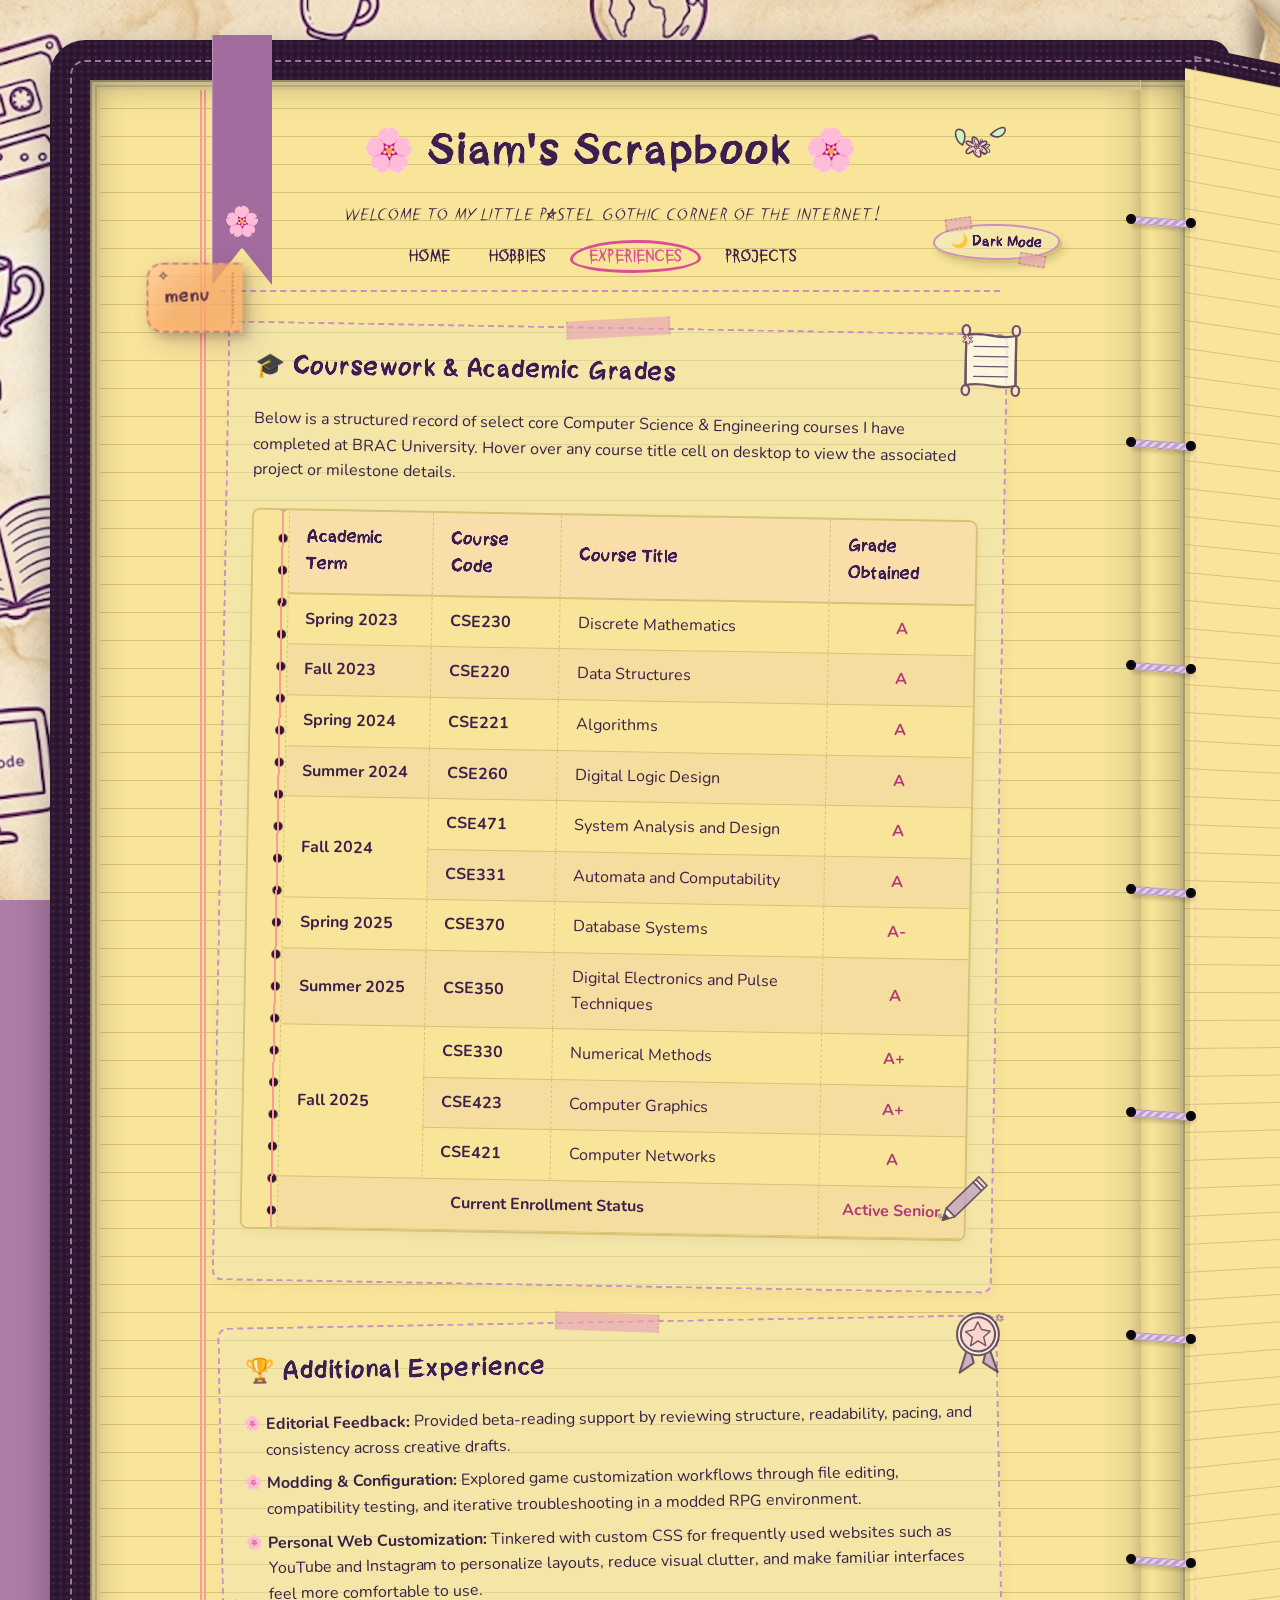
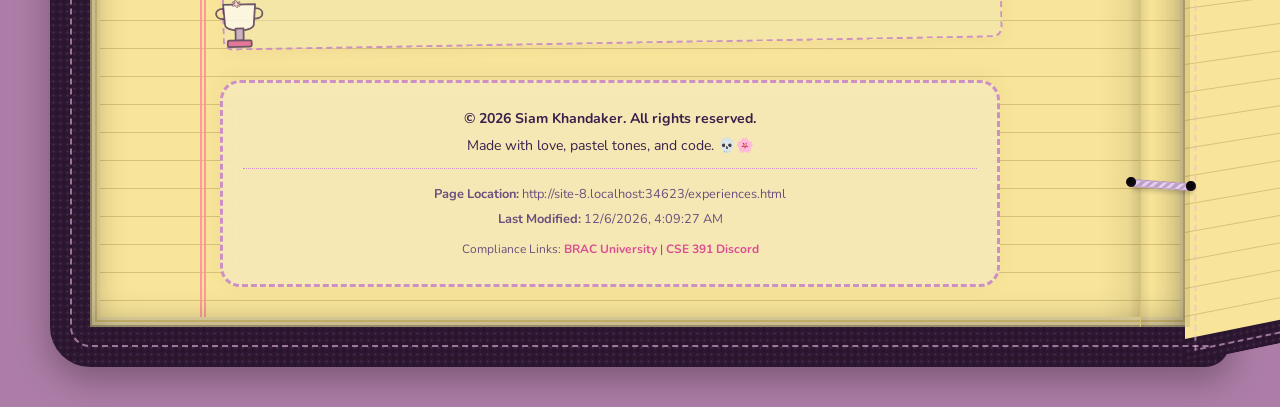
==== experiences.html @ 4908933c "added a sidebar for easier nav" ====
<!DOCTYPE html PUBLIC "-//W3C//DTD XHTML 1.0 Strict//EN" "http://www.w3.org/TR/xhtml1/DTD/xhtml1-strict.dtd">
<html xmlns="http://www.w3.org/1999/xhtml" xml:lang="en" lang="en">
<head>
    <meta http-equiv="Content-Type" content="text/html; charset=utf-8" />
    <meta name="viewport" content="width=device-width, initial-scale=1.0" />
    <title>Siam's Scrapbook - Experiences</title>
    <link rel="stylesheet" type="text/css" href="style.css" />
    <style type="text/css">
        .doodle-soft { opacity: 0.85; }
        .trophy-cup-corner {
            bottom: -20px;
            left: -25px;
        }

    </style>
    <script type="text/javascript" src="script.js"></script>
</head>
<body>
    <div id="pullout-sidebar" class="postit-sidebar">
        <button type="button" id="postit-sidebar-toggle" class="postit-sidebar-tab" title="Open quick navigation">
            <span class="postit-tab-text">menu</span>
        </button>
        <div class="postit-sidebar-content">
            <span class="postit-sparkle postit-sparkle-one">✧</span>
            <span class="postit-sparkle postit-sparkle-two">✿</span>
            <p class="postit-kicker">quick flip</p>
            <h2>Page scraps</h2>
            <ul class="postit-sidebar-links">
                <li><a href="index.html" class="active"><span>⌂</span> Home</a></li>
                <li><a href="hobbies.html"><span>✿</span> Hobbies</a></li>
                <li><a href="experiences.html"><span>✦</span> Experiences</a></li>
                <li><a href="projects.html"><span>▣</span> Projects</a></li>
            </ul>
            <p class="postit-note">tug the tab to fold this note back in</p>
        </div>
    </div>
    
    <div id="wrapper">

        <div class="binder-spine">
            <span class="binder-ring"></span>
            <span class="binder-ring"></span>
            <span class="binder-ring"></span>
            <span class="binder-ring"></span>
            <span class="binder-ring"></span>
            <span class="binder-ring"></span>
            <span class="binder-ring"></span>
            <span class="binder-ring"></span>
        </div>
        

        <div id="bookmark-ribbon" class="bookmark-experiences"></div>

        <!-- HEADER & NAVIGATION -->
        <div class="header" style="position: relative;">

            <div class="scrapbook-doodle" style="top: -10px; left: -15px;">
                <img src="images/doodles/left-flower.svg" style="opacity: 0.9;" width="75" height="75" alt="Left Flower" />
            </div>

            <div class="scrapbook-doodle" style="top: -10px; right: -15px;">
                <img src="images/doodles/right-flower.svg" style="opacity: 0.9; transform: rotate(45deg) scaleX(-1);" width="70" height="70" alt="Right Flower" />
            </div>
            <h1>🌸 Siam's Scrapbook 🌸</h1>
            <p class="italic">Welcome to my little pastel gothic corner of the internet!</p>
            
            <div class="nav-container">
                <ul class="nav-links">
                    <li><a href="index.html">Home</a></li>
                    <li><a href="hobbies.html">Hobbies</a></li>
                    <li><a href="experiences.html" class="active">Experiences</a></li>
                    <li><a href="projects.html">Projects</a></li>
                </ul>
                <div>
                    <button type="button" id="mode-toggle" class="mode-toggle-btn">🌙 Dark Mode</button>
                </div>
            </div>
        </div>


        
        <!-- ACADEMIC & PROJECT TIMELINE -->
        <div class="card">

            <div class="scrapbook-doodle" style="top: -25px; right: -35px;">
                <img src="images/doodles/academic-scroll.svg" class="doodle-soft" width="100" height="100" alt="Academic Scroll" />
            </div>

            <h2>🎓 Coursework &amp; Academic Grades</h2>
            <p>Below is a structured record of select core Computer Science &amp; Engineering courses I have completed at BRAC University. Hover over any course title cell on desktop to view the associated project or milestone details.</p>
            
            <div class="table-container">
                <table>
                    <thead>
                        <tr>
                            <th>Academic Term</th>
                            <th>Course Code</th>
                            <th>Course Title</th>
                            <th>Grade Obtained</th>
                        </tr>
                    </thead>
                    <tbody>
                        <tr>
                            <td class="bold">Spring 2023</td>
                            <td class="bold">CSE230</td>
                            <td class="course-title-cell">
                                Discrete Mathematics
                                <span class="course-popup popup-down">Studied logic, set theory, graph theory, and proof techniques.<br>Formed the mathematical foundation for algorithm design.</span>
                            </td>
                            <td class="highlight text-center">A</td>
                        </tr>
                        
                        <tr>
                            <td class="bold">Fall 2023</td>
                            <td class="bold">CSE220</td>
                            <td class="course-title-cell">
                                Data Structures
                                <span class="course-popup popup-down">Learned arrays, linked lists, stacks, queues, trees, and graphs.<br>Focused on memory efficiency and complexity analysis.</span>
                            </td>
                            <td class="highlight text-center">A</td>
                        </tr>
                        
                        <tr>
                            <td class="bold">Spring 2024</td>
                            <td class="bold">CSE221</td>
                            <td class="course-title-cell">
                                Algorithms
                                <span class="course-popup popup-down">Analyzed divide-and-conquer, greedy method, dynamic programming,<br>and graph traversals. Solved complex computational problems.</span>
                            </td>
                            <td class="highlight text-center">A</td>
                        </tr>
                        
                        <tr>
                            <td class="bold">Summer 2024</td>
                            <td class="bold">CSE260</td>
                            <td class="course-title-cell">
                                Digital Logic Design
                                <span class="course-popup popup-down">Designed combinational and sequential logic circuits.<br>Worked with state machines, multiplexers, and logic gates.</span>
                            </td>
                            <td class="highlight text-center">A</td>
                        </tr>
                        
                        <tr>
                            <td class="bold" rowspan="2">Fall 2024</td>
                            <td class="bold">CSE471</td>
                            <td class="course-title-cell">
                                System Analysis and Design
                                <span class="course-popup popup-down">Worked on the 'Meramot Electrontrics' hardware repair management system.<br>Managed requirements gathering, use case models, and database design.</span>
                            </td>
                            <td class="highlight text-center">A</td>
                        </tr>
                        <tr>
                            <td class="bold">CSE331</td>
                            <td class="course-title-cell">
                                Automata and Computability
                                <span class="course-popup popup-down">Explored formal languages, finite automata, context-free grammars,<br>Turing machines, and computability limits.</span>
                            </td>
                            <td class="highlight text-center">A</td>
                        </tr>
                        
                        <tr>
                            <td class="bold">Spring 2025</td>
                            <td class="bold">CSE370</td>
                            <td class="course-title-cell">
                                Database Systems
                                <span class="course-popup">Designed and implemented schemas for a ridesharing app database.<br>Focused on entity diagrams, SQL normalization, and indexing.</span>
                            </td>
                            <td class="highlight text-center">A-</td>
                        </tr>
                        
                        <tr>
                            <td class="bold">Summer 2025</td>
                            <td class="bold">CSE350</td>
                            <td class="course-title-cell">
                                Digital Electronics and Pulse Techniques
                                <span class="course-popup">Studied semiconductor devices, operational amplifiers, pulse generators,<br>and multivibrators. Analyzed wave-shaping circuits.</span>
                            </td>
                            <td class="highlight text-center">A</td>
                        </tr>
                        
                        <tr>
                            <td class="bold" rowspan="3">Fall 2025</td>
                            <td class="bold">CSE330</td>
                            <td class="course-title-cell">
                                Numerical Methods
                                <span class="course-popup">Solved mathematical models numerically using root-finding,<br>linear systems, curve fitting, and calculus approximations.</span>
                            </td>
                            <td class="highlight text-center">A+</td>
                        </tr>
                        <tr>
                            <td class="bold">CSE423</td>
                            <td class="course-title-cell">
                                Computer Graphics
                                <span class="course-popup">Developed 'Dungeon of the Forgotten', a 3D dungeon crawler game<br>using OpenGL and C++, building custom render matrices and keyboard/mouse controls.</span>
                            </td>
                            <td class="highlight text-center">A+</td>
                        </tr>
                        <tr>
                            <td class="bold">CSE421</td>
                            <td class="course-title-cell">
                                Computer Networks
                                <span class="course-popup">Explored transport layers, socket programming,<br>routing algorithms, and protocol designs (TCP/IP stack).</span>
                            </td>
                            <td class="highlight text-center">A</td>
                        </tr>
                        
                        <tr>
                            <td colspan="3" class="bold text-center">Current Enrollment Status</td>
                            <td class="highlight bold text-center">Active Senior</td>
                        </tr>
                    </tbody>
                </table>
            </div>

            <div class="scrapbook-doodle" style="bottom: 40px; right: -5px;">
                <img src="images/doodles/sketch-pencil.svg" class="doodle-soft" width="75" height="75" alt="Sketch Pencil" />
            </div>
        </div>

        <!-- ADDITIONAL EXPERIENCE -->
        <div class="card">

            <div class="scrapbook-doodle" style="top: -25px; right: -30px;">
                <img src="images/doodles/ribbon-medallion.svg" class="doodle-soft" width="95" height="95" alt="Ribbon Medallion" />
            </div>

            <h2>🏆 Additional Experience</h2>
            <ul class="paper-list">
                <li><span class="bold">Editorial Feedback:</span> Provided beta-reading support by reviewing structure, readability, pacing, and consistency across creative drafts.</li>
                <li><span class="bold">Modding &amp; Configuration:</span> Explored game customization workflows through file editing, compatibility testing, and iterative troubleshooting in a modded RPG environment.</li>
                <li><span class="bold">Personal Web Customization:</span> Tinkered with custom CSS for frequently used websites such as YouTube and Instagram to personalize layouts, reduce visual clutter, and make familiar interfaces feel more comfortable to use.</li>
            </ul>

            <div class="scrapbook-doodle trophy-cup-corner">
                <img src="images/doodles/trophy-cup.svg" class="doodle-soft" width="80" height="80" alt="Trophy Cup" />
            </div>
        </div>

        <!-- FOOTER -->
        <div class="footer">
            <p class="bold">&#169; 2026 Siam Khandaker. All rights reserved.</p>
            <p>Made with love, pastel tones, and code. 💀🌸</p>
            
            <div class="footer-meta">
                <p><strong>Page Location:</strong> <span id="page-location">Retrieving...</span></p>
                <p><strong>Last Modified:</strong> <span id="last-modified">Retrieving...</span></p>
                <p style="margin-top: 10px; font-size: 0.75rem;">
                    Compliance Links: 
                    <a href="https://www.bracu.ac.bd" target="_blank">BRAC University</a> | 
                    <a href="https://discord.gg/U7GBm9GVC" target="_blank">CSE 391 Discord</a>
                </p>
            </div>
        </div>
    </div>

    <div class="scroll-top-wrapper">
        <a href="#wrapper" id="scroll-to-top" class="scroll-top-btn">&#8593;</a>
    </div>
</body>
</html>
---- style.css ----
@import url('https://fonts.googleapis.com/css2?family=Fredoka:wght@300..700&family=Nunito:ital,wght@0,200..1000;1,200..1000&display=swap');

/* --- FONTS --- */
@font-face {
    font-family: "Cheveuxdange";
    src: url("./fonts/Cheveuxdange.ttf") format("truetype");
    font-weight: normal;
    font-style: normal;
}

@font-face {
    font-family: "Disturbed";
    src: url("./fonts/Disturbed-zrRGD.ttf") format("truetype");
    font-weight: normal;
    font-style: normal;
}

/* --- VARIABLES --- */
:root {
    --bg-image: url('images/bg-light.png');
    --paper-bg: #f8e599;
    --paper-line: #d8c278;
    --margin-line: #ff9999;
    --stacked-page-color: #ecdca5;
    --cover-edge-color: #2e1732;
    --text-color: #3b204c;
    --text-muted: #6e4e7d;
    --tape-color: rgba(231, 164, 185, 0.65);
    --polaroid-tape: rgba(229, 181, 200, 0.6);
    --border-color: #cd90c3;
    --card-bg: rgba(238, 230, 184, 0.45);
    --card-extra: rgba(0,0,0,0.08);
    --footer-bg: rgba(245, 235, 200, 0.6);
    --bookmark-color: #a26c9e;
    --accent-color: #db4d94;
    --accent-hover: #55243a;
    --highlight-color: #b13a76;
    --shadow-color: #ffd8e6;
    --table-header: rgba(255, 198, 216, 0.25);
    --binder-gradient: repeating-linear-gradient(-45deg, #be9ecb, #be9ecb 3px, #e2cfea 3px, #e2cfea 6px);
    --binder-circle: radial-gradient(circle, #08060a 30%, #2e1732 100%);
    --stitch-color: rgba(235, 182, 226, 0.6);
    --scroll-top: linear-gradient(135deg, #db4d94 0%, #ff85c1 60%, #ffc1de 100%);
    --postit-bg: rgba(255, 185, 211, 0.85);
    --postit-line: rgba(174, 111, 61, 0.22);
    --postit-border: #c9827a;
    --postit-shadow: rgba(82, 4, 82, 0.24);
    --postit-tab: rgba(255, 176, 103, 0.75);
    --postit-tab-text: #5a2b45;
    --overlay-blur: 8px;
    --font-heading: 'Cheveuxdange', 'Fredoka', cursive, sans-serif;
    --font-body: 'Nunito', 'Fredoka', sans-serif;
    --font-disturbed: 'Disturbed';
}

body.dark-mode {
    --bg-image: url('images/bg-dark.png');
    --paper-bg: #19161c;
    --paper-line: rgba(255, 204, 213, 0.08);
    --margin-line: rgba(255, 153, 153, 0.25);
    --stacked-page-color: #2b232f;
    --cover-edge-color: #c1a245;
    --text-color: #ffd0e1;
    --text-muted: #d8a2bf;
    --tape-color: rgba(220, 220, 132, 0.65);
    --polaroid-tape: rgba(213, 207, 116, 0.6);
    --border-color: rgba(217, 169, 232, 0.4);
    --card-bg: rgba(35, 25, 40, 0.55);
    --card-extra: rgba(255,255,255,0.15);
    --footer-bg: rgba(25, 18, 30, 0.7);
    --bookmark-color: #8c5d95;
    --accent-color: #f54098;
    --accent-hover: #f1b7ca;
    --highlight-color: #cf69a1;
    --shadow-color: rgba(30, 4, 30, 0.85);
    --table-header: rgba(140, 82, 125, 0.25);
    --binder-gradient: repeating-linear-gradient(-45deg, #ffb7c5, #ffb7c5 3px, #ffd8e6 3px, #ffd8e6 6px);
    --binder-circle: radial-gradient(circle, #7d84ab 30%, #d85e97 100%);
    --stitch-color: rgba(88, 76, 79, 0.788);
    --scroll-top: linear-gradient(135deg, #e29fc0 0%, #ffb7c5 60%, #ffd8e6 100%);
    --postit-bg: rgba(162, 70, 228, 0.782);
    --postit-line: rgba(255, 211, 123, 0.12);
    --postit-border: rgba(255, 202, 133, 0.55);
    --postit-shadow: rgba(0, 0, 0, 0.48);
    --postit-tab: rgba(199, 137, 71, 0.75);
    --postit-tab-text: #ffe6a9;
}

/* --- CORE ELEMENTS --- */
body {
    background-image: var(--bg-image);
    background-attachment: fixed;
    background-size: cover;
    background-repeat: no-repeat;
    background-position: center;
    background-color: #ad7da7;
    margin: 0;
    padding: 0;
    font-family: var(--font-body);
    color: var(--text-color);
    line-height: 1.6;
    transition: background 0.3s ease, color 0.3s ease;
}

h1, h2, h3, h4, h5, h6 {
    font-family: var(--font-heading);
    letter-spacing: 0.5px;
    text-shadow: 0 1px 0px var(--shadow-color);
    margin-top: 0;
}

h2:hover, h3:hover {
    animation: zineWiggle 0.4s ease-in-out infinite alternate;
}

@keyframes zineWiggle {
    0% { transform: rotate(-1deg); }
    100% { transform: rotate(1deg); }
}

header, .header {
    font-family: var(--font-disturbed);
}

footer, .footer {
    font-family: var(--font-body);
}

a {
    color: var(--accent-color);
    text-decoration: none;
    font-weight: bold;
    transition: all 0.2s ease;
}

a:hover {
    color: var(--accent-hover);
    text-shadow: 0 2px 4px var(--shadow-color);
}

/* --- UTILITIES --- */
.text-center { text-align: center; }
.bold { font-weight: bold; }
.italic { font-style: italic; }
.highlight { color: var(--highlight-color); font-weight: bold; }
.placeholder-style {
    color: var(--text-muted) !important;
    opacity: 0.65;
}

/* --- LAYOUT --- */
#wrapper {
    max-width: 1180px;
    margin: 40px auto;
    padding: 40px 190px 40px 130px;
    box-sizing: border-box;
    position: relative;
    border: 40px solid transparent;
    border-radius: 35px 20px 25px 40px;
    
    background-image:
        linear-gradient(to left, rgba(0, 0, 0, 0.15), rgba(0, 0, 0, 0.05) 30%, transparent),
        linear-gradient(90deg, transparent 110px, var(--margin-line) 110px, var(--margin-line) 112px, transparent 112px),
        linear-gradient(90deg, transparent 114px, var(--margin-line) 114px, var(--margin-line) 116px, transparent 116px),
        linear-gradient(var(--paper-line) 1px, transparent 1px),
        linear-gradient(var(--paper-bg), var(--paper-bg)),
        radial-gradient(rgba(255,255,255,0.08) 1.2px, transparent 1.2px),
        radial-gradient(rgba(0,0,0,0.24) 1.2px, transparent 1.2px),
        radial-gradient(rgba(60,20,5,0.25) 1px, transparent 1px);
        
    background-size:
        40px 100%,
        100% 100%,
        100% 100%,
        100% 28px,
        100% 100%,
        7px 7px,
        7px 7px,
        11px 11px;
    
    background-position:
        right 50px top 0,
        0 0,
        0 0,
        0 0,
        0 0,
        0 0,
        3.5px 3.5px,
        0 0;
    
    background-repeat:
        no-repeat,
        no-repeat,
        no-repeat,
        repeat,
        no-repeat,
        repeat,
        repeat,
        repeat;
    
    background-clip:
        padding-box,
        padding-box,
        padding-box,
        padding-box,
        padding-box,
        border-box,
        border-box,
        border-box;
    
    background-origin:
        padding-box,
        padding-box,
        padding-box,
        padding-box,
        padding-box,
        border-box,
        border-box,
        border-box;
        
    background-color: var(--cover-edge-color);
    box-shadow:
        inset 0 0 35px rgba(0, 0, 0, 0.35),
        inset 0 0 12px rgba(255, 220, 180, 0.08),
        inset 0 0 0 2px rgba(0,0,0,0.25),
        inset 0 0 0 5px var(--stacked-page-color),
        inset 0 0 0 7px var(--paper-line),
        inset 0 0 0 10px var(--stacked-page-color),
        0 12px 35px rgba(0, 0, 0, 0.3);
    transform-origin: right center;
    animation: pageFlipEnter 0.5s ease-out forwards;
}

#wrapper::before {
    content: "";
    position: absolute;
    top: -20px;
    bottom: -20px;
    left: -20px;
    right: -20px;
    border: 2px dashed var(--stitch-color);
    border-right: none;
    border-radius: 15px 0 0 20px;
    pointer-events: none;
    z-index: 10;
}

#wrapper.page-flip-exit {
    animation: pageFlipExit 0.5s ease-in-out forwards;
}

html.no-page-flip #wrapper {
    animation: none;
    transform: perspective(1500px) rotateY(0deg);
    opacity: 1;
}

@keyframes pageFlipEnter {
    0% {
        transform: perspective(1500px) rotateY(-90deg);
        opacity: 0;
    }
    100% {
        transform: perspective(1500px) rotateY(0deg);
        opacity: 1;
    }
}

@keyframes pageFlipExit {
    0% {
        transform: perspective(1500px) rotateY(0deg);
        opacity: 1;
    }
    100% {
        transform: perspective(1500px) rotateY(90deg);
        opacity: 0;
    }
}

#wrapper::after {
    content: "";
    position: absolute;
    top: -36px;
    left: calc(100% - 5px);
    right: auto;
    width: 182px;
    height: calc(100% + 72px);
    box-sizing: border-box; 
    border: 24px solid transparent;
    border-left: none;
    border-radius: 0 20px 20px 0;
    clip-path: inset(0);
    outline: 2px dashed var(--stitch-color);
    outline-offset: -12px;
    background-image:
        linear-gradient(var(--paper-line) 1px, transparent 1px),
        linear-gradient(var(--paper-bg), var(--paper-bg)),
        radial-gradient(rgba(255, 255, 255, 0.08) 1.2px, transparent 1.2px),
        radial-gradient(rgba(0, 0, 0, 0.24) 1.2px, transparent 1.2px);
        
    background-size:
        100% 28px,
        100% 100%,
        7px 7px,
        7px 7px;
        
    background-position:
        0 0,
        0 0,
        0 0,
        3.5px 3.5px;
        
    background-repeat:
        repeat,
        no-repeat,
        repeat,
        repeat;
        
    background-clip:
        padding-box,
        padding-box,
        border-box,
        border-box;
        
    background-origin:
        padding-box,
        padding-box,
        border-box,
        border-box;
        
    background-color: var(--cover-edge-color);
    box-shadow: 6px 6px 20px rgba(0, 0, 0, 0.25);
    z-index: -10;
    transform: perspective(1500px) rotateY(18deg);
    transform-origin: left center;
}

@media (max-width: 1180px) {
    #wrapper::after {
        display: none;
    }
}

/* --- BINDER SPINE --- */
.binder-spine {
    position: absolute;
    top: 0;
    right: 0;
    left: auto;
    width: 50px;
    height: 100%;
    border-left: 1px solid var(--paper-line);
    border-right: none;
    background: linear-gradient(to left, rgba(0,0,0,0.1), transparent 80%, rgba(0,0,0,0.08));
    z-index: 50;
    display: flex;
    flex-direction: column;
    justify-content: space-around;
    align-items: center;
    padding: 30px 0;
    box-sizing: border-box;
}

.binder-ring {
    width: 60px;
    height: 6px;
    background: var(--binder-gradient);
    border: 1px solid rgba(139, 90, 150, 0.3);
    border-radius: 3px;
    position: relative;
    right: 5px;
    left: auto;
    transform: rotate(4deg);
    box-shadow: 2px 3px 4px rgba(0, 0, 0, 0.18);
}

.binder-ring::before,
.binder-ring::after {
    content: "";
    position: absolute;
    top: -3px;
    width: 10px;
    height: 10px;
    background: var(--binder-circle);
    border-radius: 50%;
    box-shadow: inset 1px 1px 2px rgba(0,0,0,0.8);
    z-index: 10;
}

.binder-ring::before {
    left: -5px;
}

.binder-ring::after {
    right: -5px;
}

/* --- BOOKMARK RIBBON --- */
#bookmark-ribbon {
    position: absolute;
    top: -45px;
    left: 122px;
    right: auto;
    width: 60px;
    height: 250px;
    background-color: var(--bookmark-color);
    box-shadow: 2px 4px 8px rgba(0, 0, 0, 0.2), inset 1px 0 0 rgba(255,255,255,0.25);
    z-index: 100;
    clip-path: polygon(0% 0%, 100% 0%, 100% 100%, 50% 85%, 0% 100%);
    pointer-events: auto;
    cursor: pointer;
    transition: transform 0.4s cubic-bezier(0.25, 1, 0.5, 1);
    transform-origin: top center;
}

#bookmark-ribbon::after {
    content: "🌸";
    position: absolute;
    bottom: 40px;
    left: 50%;
    transform: translateX(-50%);
    font-size: 1.8rem;
    pointer-events: none;
}

#bookmark-ribbon.bookmark-retracted {
    transform: translateY(-200px);
}

/* --- HEADER --- */
header, .header {
    background: transparent;
    border: none;
    border-bottom: 2px dashed var(--border-color);
    border-radius: 0;
    padding: 0 0 20px 0;
    margin-bottom: 35px;
    text-align: center;
    box-shadow: none;
}

header h1, .header h1 {
    font-size: 2.6rem;
    margin-bottom: 5px;
}

/* --- NAVIGATION --- */
.nav-container {
    display: flex;
    justify-content: center;
    align-items: center;
    flex-wrap: wrap;
    gap: 15px;
    margin-top: 15px;
    border-top: none;
    padding-top: 0;
    position: relative;
}

.nav-links {
    list-style: none;
    padding: 0;
    margin: 0;
    display: flex;
    flex-wrap: wrap;
    gap: 10px;
}

.nav-links li {
    display: inline;
}

.nav-links a {
    color: var(--text-color);
    border: 2px solid transparent;
    padding: 4px 12px;
    font-size: 0.95rem;
    transition: all 0.2s ease;
}

.nav-links a:hover {
    color: var(--accent-color);
    transform: scale(1.05);
}

.nav-links a.active {
    border: 3px solid var(--accent-color);
    border-radius: 50% 48% 52% 48% / 60% 55% 45% 40%;
    background: transparent;
    color: var(--accent-color);
    transform: rotate(-2deg);
    padding: 4px 16px;
}

/* --- MODE TOGGLE BUTTON --- */
.mode-toggle-btn {
    font-family: var(--font-heading);
    position: absolute;
    top:   -20px;
    right: -60px;
    background:
        linear-gradient(135deg, rgba(255,255,255,0.28), transparent 42%),
        var(--card-bg);
    border: 2px solid var(--border-color);
    color: var(--text-color);
    padding: 7px 16px;
    font-size: 0.85rem;
    font-weight: bold;
    border-radius: 50% 48% 52% 46% / 58% 42% 56% 44%;
    cursor: pointer;
    transition: transform 0.2s ease, background-color 0.2s ease, box-shadow 0.2s ease;
    text-shadow: 0 1px 0px var(--shadow-color);
    display: flex;
    align-items: center;
    gap: 8px;
    box-shadow:
        2px 3px 0 var(--paper-line),
        4px 6px 8px rgba(0, 0, 0, 0.14);
    transform: rotate(1.5deg);
    isolation: isolate;
}

.mode-toggle-btn::before,
.mode-toggle-btn::after {
    content: "";
    position: absolute;
    width: 24px;
    height: 10px;
    background: var(--tape-color);
    border: 1px dashed rgba(119, 50, 81, 0.35);
    box-shadow: 0 1px 2px rgba(0, 0, 0, 0.12);
    z-index: -1;
}

.mode-toggle-btn::before {
    top: -7px;
    left: 10px;
    transform: rotate(-9deg);
}

.mode-toggle-btn::after {
    right: 12px;
    bottom: -7px;
    transform: rotate(8deg);
}

.mode-toggle-btn:hover {
    background-color: var(--accent-color);
    color: var(--paper-bg);
    transform: rotate(-1deg) translateY(-1px);
    box-shadow:
        2px 3px 0 var(--accent-hover),
        5px 8px 10px rgba(0, 0, 0, 0.18);
}



/* --- PULL-OUT POST-IT SIDEBAR --- */
.postit-sidebar {
    position: fixed;
    top: 180px;
    left: 225px;
    width: 220px;
    min-height: 280px;
    z-index: 40;
    transform: translateX(0) rotate(-2deg);
    transform-origin: right center;
    transition: transform 0.48s cubic-bezier(0.22, 1, 0.36, 1), filter 0.3s ease;
    filter: drop-shadow(7px 9px 14px var(--postit-shadow));
    opacity: 0;
    visibility: hidden;
    transition: opacity 0.4s ease;
}

.postit-sidebar.show {
    opacity: 1;
    visibility: visible;
}

.postit-sidebar.open {
    transform: translateX(-180px) rotate(-3deg);
}

.postit-sidebar-content {
    position: relative;
    min-height: 150px;
    padding: 28px 24px 22px 22px;
    box-sizing: border-box;
    color: var(--text-color);
    background-color: var(--postit-bg);
    background-image:
        linear-gradient(var(--postit-line) 1px, transparent 1px),
        radial-gradient(rgba(255,255,255,0.18) 1px, transparent 1px),
        radial-gradient(rgba(0,0,0,0.12) 1px, transparent 1px);
    background-size: 100% 25px, 8px 8px, 8px 8px;
    background-position: 0 13px, 0 0, 4px 4px;
    border: 2px dashed var(--postit-border);
    border-radius: 14px 10px 18px 12px;
    box-shadow:
        inset 0 -10px 20px rgba(128, 64, 64, 0.08),
        4px 5px 0 rgba(80, 40, 70, 0.06);
    overflow: visible;
    opacity: 0;
    visibility: hidden;
    transform: translateX(24px) scale(0.98);
    transition: opacity 0.22s ease, visibility 0.22s ease, transform 0.48s cubic-bezier(0.22, 1, 0.36, 1);
}

.postit-sidebar.open .postit-sidebar-content {
    opacity: 1;
    visibility: visible;
    transform: translateX(0) scale(1);
}

.postit-sidebar-tab {
    position: absolute;
    top: 74px;
    left: -76px;
    right: auto;
    width: 96px;
    height: 70px;
    padding: 0 28px 0 14px;
    box-sizing: border-box;
    border: 2px dashed var(--postit-border);
    border-right: none;
    border-radius: 16px 0 0 16px;
    background:
        linear-gradient(135deg, rgba(255,255,255,0.28), transparent 48%),
        var(--postit-tab);
    color: var(--postit-tab-text);
    font-family: var(--font-heading);
    font-size: 1.02rem;
    font-weight: bold;
    letter-spacing: 1px;
    text-transform: lowercase;
    cursor: pointer;
    box-shadow: 5px 5px 10px rgba(0,0,0,0.18);
    transform: rotate(2deg);
    transition: transform 0.22s ease, left 0.48s cubic-bezier(0.22, 1, 0.36, 1), box-shadow 0.22s ease;
    text-shadow: 0 1px 0 rgba(255,255,255,0.28);
    z-index: 5;
}

.postit-sidebar-tab::before {
    content: "";
    position: absolute;
    right: 9px;
    top: 8px;
    bottom: 8px;
    border-right: 2px dotted rgba(90, 43, 69, 0.35);
}

.postit-sidebar-tab::after {
    content: "✧";
    position: absolute;
    top: 4px;
    left: 9px;
    font-size: 0.8rem;
    opacity: 0.75;
}

.postit-sidebar.open .postit-sidebar-tab {
    left: -58px;
    transform: rotate(4deg);
}

.postit-sidebar-tab:hover,
.postit-sidebar.open .postit-sidebar-tab:hover {
    transform: translateY(-2px) rotate(-1deg);
    box-shadow: 6px 7px 12px rgba(0,0,0,0.22);
}

.postit-tab-text {
    display: inline-block;
    transform: rotate(-3deg);
}

.postit-kicker {
    margin: 0 0 2px 0;
    font-size: 0.72rem;
    font-weight: 800;
    letter-spacing: 2px;
    text-transform: uppercase;
    color: var(--accent-color);
}

.postit-sidebar h2 {
    margin: 0 0 14px 0;
    font-size: 1.5rem;
    line-height: 1;
}

.postit-sidebar-links {
    list-style: none;
    margin: 0;
    padding: 0;
}

.postit-sidebar-links li {
    margin: 8px 0;
}

.postit-sidebar-links a {
    position: relative;
    display: block;
    padding: 7px 10px 7px 12px;
    border: 2px solid transparent;
    border-radius: 50% 44% 52% 45% / 50% 58% 43% 52%;
    color: var(--text-color);
    background: rgba(255, 255, 255, 0.12);
    font-family: var(--font-heading);
    font-size: 1rem;
    box-shadow: 1px 2px 0 rgba(80, 40, 70, 0.07);
    transform: rotate(var(--postit-link-tilt, 0deg));
}

.postit-sidebar-links li:nth-child(odd) a { --postit-link-tilt: -1.5deg; }
.postit-sidebar-links li:nth-child(even) a { --postit-link-tilt: 1deg; }

.postit-sidebar-links a:hover,
.postit-sidebar-links a.active {
    color: var(--accent-color);
    border-color: var(--accent-color);
    background: rgba(255, 255, 255, 0.22);
    transform: translateX(4px) rotate(0deg);
    text-shadow: 0 1px 3px var(--shadow-color);
}

.postit-sidebar-links span {
    display: inline-block;
    min-width: 1.2em;
}

.postit-note {
    margin: 16px 0 0 0;
    padding-top: 9px;
    border-top: 1px dotted var(--postit-border);
    color: var(--text-muted);
    font-size: 0.76rem;
    line-height: 1.25;
    transform: rotate(1deg);
}

.postit-sparkle {
    position: absolute;
    color: var(--accent-color);
    pointer-events: none;
    opacity: 0.8;
}

.postit-sparkle-one {
    right: 18px;
    top: 18px;
    transform: rotate(12deg);
}

.postit-sparkle-two {
    left: 13px;
    bottom: 13px;
    font-size: 0.85rem;
    transform: rotate(-14deg);
}

body.dark-mode .postit-sidebar-content {
    box-shadow:
        inset 0 -10px 24px rgba(0, 0, 0, 0.22),
        4px 5px 0 rgba(255, 210, 128, 0.07);
}

/* --- MOBILE LAYOUT --- */
@media (max-width: 767px), (hover: none) and (pointer: coarse) {
    html,
    body {
        width: 100%;
        max-width: 100%;
        overflow-x: hidden;
    }

    h1 {
        font-size: 1.8rem;
    }

    #wrapper {
        width: calc(100vw - 8px);
        max-width: none;
        min-width: 0;
        margin: 4px auto;
        padding: 18px 10px 24px 10px;
        border: 6px solid transparent;
        border-radius: 18px 12px 16px 18px;
        background-size:
            22px 100%,
            100% 100%,
            100% 100%,
            100% 26px,
            100% 100%,
            7px 7px,
            7px 7px,
            11px 11px;
        background-position:
            right 10px top 0,
            -96px 0,
            -96px 0,
            0 0,
            0 0,
            0 0,
            3.5px 3.5px,
            0 0;
    }

    #wrapper::before {
        display: block;
        top: -4px;
        bottom: -4px;
        left: -4px;
        right: -4px;
        border: 1px dashed var(--stitch-color);
        border-right: none;
        border-radius: 14px 0 0 16px;
    }

    #wrapper::after {
        display: none;
    }

    .binder-spine {
        display: none;
    }


    .postit-sidebar {
        position: fixed;
        top: 132px;
        left: 72px;
        width: 205px;
        min-height: 245px;
        transform: translateX(0) rotate(-2deg);
        z-index: 9500;
    }

    .postit-sidebar.open {
        transform: translateX(0) rotate(-1.5deg);
    }

    .postit-sidebar-content {
        min-height: 230px;
        padding: 24px 18px 18px 18px;
    }

    .postit-sidebar-tab {
        top: 66px;
        left: -64px;
        right: auto;
        width: 88px;
        height: 54px;
        padding: 0 24px 0 12px;
    }

    .postit-sidebar.open .postit-sidebar-tab {
        left: -52px;
    }

    #bookmark-ribbon {
        display: none;
    }

    .header {
        margin-bottom: 24px;
    }

    .header h1 {
        font-size: 2rem;
        line-height: 1.1;
    }

    .nav-container {
        flex-direction: column;
        align-items: center;
        gap: 12px;
    }

    .nav-links {
        justify-content: center;
        gap: 6px;
    }

    .nav-links a {
        padding: 3px 9px;
        font-size: 0.9rem;
    }

    .mode-toggle-btn {
        position: static;
        margin-left: auto;
        display: block;
    }

    .header > .nav-container + .nav-container {
        flex-direction: row;
        gap: 4px 8px;
        margin-top: 12px;
        padding: 10px 4px 0 4px;
        font-size: 0.84rem;
        line-height: 1.5;
    }

    .header > .nav-container + .nav-container a {
        display: inline-block;
        padding: 2px 4px;
        white-space: nowrap;
    }

    .header > .nav-container + .nav-container .bold {
        flex-basis: 100%;
        margin-bottom: -2px;
    }

    .header .scrapbook-doodle {
        opacity: 0.75;
        transform: scale(0.65);
    }
}

@media (max-width: 420px) {
    #wrapper {
        width: 100vw;
        margin: 0;
        padding: 16px 8px 22px 8px;
        border-left-width: 4px;
        border-right-width: 4px;
        border-radius: 12px;
    }

    .header > .nav-container + .nav-container {
        font-size: 0.8rem;
        gap: 3px 6px;
    }
}


/* --- CARDS --- */
.card {
    background-color: var(--card-bg);
    border: 2px dashed var(--border-color);
    border-radius: 10px;
    padding: 25px;
    margin-bottom: 35px;
    position: relative;
    box-shadow: 3px 5px 12px rgba(82, 4, 82, 0.04);
    transform: rotate(var(--card-rotate, 0deg));
    transition: transform 0.3s ease, box-shadow 0.3s ease;
}

.card:nth-of-type(odd)  { --card-rotate: -1deg; }
.card:nth-of-type(even) { --card-rotate:  1deg; }

.card:hover {
    transform: translateY(-2px) rotate(0deg);
    box-shadow: 3px 8px 18px rgba(82, 4, 82, 0.08);
}

.card::before {
    content: "";
    position: absolute;
    top: -10px;
    left: 50%;
    transform: translateX(-50%) rotate(var(--tape-rotate, 0deg));
    width: 100px;
    height: 18px;
    background-color: var(--tape-color);
    border-left: 2px dotted var(--card-extra);
    border-right: 2px dotted var(--card-extra);
    box-shadow: 0 1px 2px rgba(0,0,0,0.02);
    z-index: 10;
}

.card:nth-of-type(odd)::before  { --tape-rotate:   3deg; }
.card:nth-of-type(even)::before { --tape-rotate:  -4deg; }

/* --- ABOUT SECTION --- */
.about-grid {
    display: flex;
    align-items: center;
    gap: 30px;
    flex-wrap: wrap;
}

.profile-container {
    flex-shrink: 0;
    text-align: center;
    margin: 0 auto;
}

.profile-img {
    width: 100px;
    height: 100px;
    border-radius: 50%;
    border: 5px solid var(--bg-secondary);
    box-shadow: 0 8px 20px var(--shadow-color), 0 0 0 3px var(--border-color);
    object-fit: cover;
    animation: pulse 3s infinite ease-in-out;
}

.about-details {
    flex: 1;
    min-width: 280px;
}

/* --- TEXT LABELS --- */
.label-text {
    font-weight: bold;
    color: var(--accent-color);
    text-transform: uppercase;
    font-size: 0.85rem;
    letter-spacing: 1px;
}

.quote-box {
    background: var(--card-bg);
    color: var(--text-color);
    border: 2px dashed var(--border-color);
    border-radius: 4px;
    padding: 25px;
    margin: 25px 0;
    font-style: italic;
    font-size: 1.15rem;
    font-family: 'Cheveuxdange', cursive, sans-serif;
    transform: rotate(-1.5deg) scale(0.98);
    box-shadow: 4px 6px 15px rgba(0, 0, 0, 0.05);
    text-shadow: none;
}

.quote-author {
    display: block;
    text-align: right;
    font-size: 0.95rem;
    margin-top: 10px;
    font-weight: bold;
    color: var(--accent-color);
    font-family: var(--font-heading);
    letter-spacing: 1px;
}

/* --- LISTS --- */
ul.paper-list, ol.paper-list {
    padding-left: 20px;
}

ul.paper-list li {
    margin-bottom: 8px;
    position: relative;
    list-style-type: none;
}

ul.paper-list li::before {
    content: "🌸";
    position: absolute;
    left: -22px;
    top: 1px;
    font-size: 0.85rem;
}

ol.paper-list li {
    margin-bottom: 8px;
    font-weight: bold;
}

/* --- TABLE --- */
.table-container {
    position: relative;
    width: 100%;
    padding-left: 35px;
    box-sizing: border-box;
    overflow-x: auto;
    margin: 25px 0;
    border-radius: 8px;
    border: 2px solid var(--paper-line);
    box-shadow: 2px 4px 10px rgba(0, 0, 0, 0.04);
    background-color: var(--paper-bg);
}

.table-container::before {
    content: "";
    position: absolute;
    top: 0;
    left: 0;
    width: 35px;
    height: 100%;
    background-color: var(--paper-bg);
    background-image:
        linear-gradient(to right, transparent 28px, var(--margin-line) 28px, var(--margin-line) 30px, transparent 30px),
        radial-gradient(circle, #2e1732 4px, transparent 5px);
    background-size: 100% 100%, 100% 32px;
    background-position: 0 0, 12px 12px;
    background-repeat: no-repeat, repeat-y;
    z-index: 5;
    border-right: 1px dashed var(--paper-line);
}

body.dark-mode .table-container::before {
    background-image:
        linear-gradient(to right, transparent 28px, var(--margin-line) 28px, var(--margin-line) 30px, transparent 30px),
        radial-gradient(circle, #08060a 4px, transparent 5px);
}

table {
    width: 100%;
    border-collapse: collapse;
    min-width: 500px;
    background-color: transparent;
    text-align: left;
}

th {
    background-color: var(--table-header);
    color: var(--text-color);
    font-family: var(--font-heading);
    padding: 14px 18px;
    border-bottom: 2px solid var(--paper-line);
    border-right: 1px dashed var(--paper-line);
    font-size: 1.05rem;
    text-shadow: 0 1px 0px var(--shadow-color);
}

td {
    padding: 12px 18px;
    border-bottom: 1px solid var(--paper-line);
    border-right: 1px dashed var(--paper-line);
    vertical-align: middle;
}

td:last-child, th:last-child {
    border-right: none;
}

tr:nth-child(even)  { background-color: rgba(229, 177, 194, 0.15); }
tr:nth-child(odd)   { background-color: transparent; }

body.dark-mode tr:nth-child(even) {
    background-color: rgba(156, 82, 136, 0.15);
}

tr:hover { background-color: rgba(241, 155, 158, 0.35) !important; transition: background-color 0.2s ease; }

body.dark-mode tr:hover {
    background-color: rgba(195, 121, 175, 0.35) !important;
}

/* --- CONTACT FORM --- */
.form-group {
    margin-bottom: 20px;
}

.form-group label {
    display: block;
    margin-bottom: 6px;
    font-family: var(--font-heading);
    font-size: 0.95rem;
}

.form-control {
    width: 100%;
    box-sizing: border-box;
    border: 2px dashed var(--border-color);
    background-color: rgba(245, 236, 183, 0.25);
    border-radius: 12px;
    padding: 12px;
    font-family: var(--font-body);
    font-size: 0.95rem;
    color: #8b4579;
    transition: all 0.3s ease;
}

body.dark-mode .form-control {
    background-color: rgba(30, 20, 35, 0.6);
    color: #ffd8e6;
}

.form-control:focus {
    outline: none;
    border-color: var(--accent-color);
    background-color: rgba(245, 236, 183, 0.95);
    box-shadow: 0 0 10px rgba(239, 187, 221, 0.5);
}

body.dark-mode .form-control:focus {
    background-color: rgba(50, 30, 50, 0.95);
}

.btn-submit {
    font-family: var(--font-heading);
    background-color: var(--bg-secondary);
    border: 2px dashed var(--border-color);
    color: var(--text-color);
    padding: 12px 24px;
    font-size: 1.1rem;
    font-weight: bold;
    border-radius: 15px;
    cursor: pointer;
    transition: all 0.3s ease;
    text-shadow: 0 1px 0px var(--shadow-color);
    display: inline-block;
}

.btn-submit:hover {
    background-color: var(--accent-color);
    transform: scale(1.03) rotate(-1deg);
    box-shadow: 0 4px 15px rgba(239, 187, 221, 0.6);
}

/* --- FOOTER --- */
footer, .footer {
    background-color: var(--footer-bg);
    border: 3px dashed var(--border-color);
    border-radius: 20px;
    padding: 20px;
    text-align: center;
    margin-top: 30px;
    font-size: 0.88rem;
    backdrop-filter: blur(var(--overlay-blur));
    box-shadow: 0 -4px 20px rgba(82, 4, 82, 0.05);
}

footer p, .footer p {
    margin: 5px 0;
}

.footer-meta {
    font-size: 0.8rem;
    color: var(--text-muted);
    border-top: 1px dotted var(--border-color);
    padding-top: 10px;
    margin-top: 10px;
}

/* --- PROJECT GRID --- */
.project-grid {
    display: grid;
    grid-template-columns: repeat(auto-fill, minmax(280px, 1fr));
    gap: 20px;
    margin-top: 20px;
}

.project-card {
    background-color: var(--card-bg);
    border: 2px solid var(--border-color);
    border-radius: 15px;
    padding: 20px;
    transition: all 0.3s ease;
}

.project-card:hover {
    transform: translateY(-5px);
    border-color: var(--accent-color);
    box-shadow: 0 8px 20px rgba(239, 187, 221, 0.3);
}

.project-img {
    width: 100%;
    height: 150px;
    object-fit: cover;
    border-radius: 10px;
    border: 2px dashed var(--border-color);
    margin-bottom: 15px;
}

/* --- POLAROID --- */
.polaroid-frame {
    background-color: rgba(233, 213, 233, 0.6);
    border: 1px solid #e2dac2;
    padding: 12px 12px 28px 12px;
    box-shadow: 3px 5px 12px rgba(0,0,0,0.12);
    transform: rotate(var(--polaroid-rotate, -2.5deg));
    max-width: 150px;
    text-align: center;
    font-family: var(--font-heading);
    font-size: 0.85rem;
    margin: 15px auto;
    border-radius: 2px;
    position: relative;
}

body.dark-mode .polaroid-frame {
    background-color: hsla(320, 68%, 88%, 0.6);
    border-color: #dcd4bd;
    box-shadow: 4px 6px 16px rgba(0, 0, 0, 0.45);
}

.polaroid-frame img {
    width: 100%;
    height: 120px;
    object-fit: cover;
    border: 1px solid #dcd4bd;
    filter: brightness(0.75) contrast(1.05);
    border-radius: 1px;
}

.polaroid-caption {
    margin-top: 8px;
    color: var(--text-color);
    font-weight: bold;
    letter-spacing: 0.5px;
}

.tape-polaroid::before {
    content: "";
    position: absolute;
    top: -12px;
    left: 30px;
    width: 60px;
    height: 16px;
    background-color: var(--polaroid-tape);
    border-left: 2px dashed rgba(0,0,0,0.06);
    border-right: 2px dashed rgba(0,0,0,0.06);
    transform: rotate(-6deg);
    box-shadow: 0 1px 2px rgba(0,0,0,0.02);
    z-index: 20;
}

body.dark-mode .tape-polaroid::before {
    border-left: 2px dashed rgba(255, 255, 255, 0.15);
    border-right: 2px dashed rgba(255, 255, 255, 0.15);
}

/* --- SCROLL TO TOP BUTTON --- */
.scroll-top-btn {
    position: fixed;
    bottom: 30px;
    right: 30px;
    width: 58px;
    height: 58px;
    background: var(--scroll-top);
    border: 3px solid rgba(255, 255, 255, 0.55);
    border-radius: 50%;
    color: #3b204c;
    font-size: 1.6rem;
    font-weight: bold;
    cursor: pointer;
    z-index: 9999;
    box-shadow:
        0 6px 20px rgba(219, 77, 148, 0.55),
        0 2px 6px rgba(0, 0, 0, 0.2);
    text-shadow: 0 1px 3px rgba(0, 0, 0, 0.25);
    text-decoration: none;
    display: flex;
    align-items: center;
    justify-content: center;
    opacity: 0;
    visibility: hidden;
    pointer-events: none;
    transform: scale(0.5) translateY(20px);
    transition: opacity 0.35s ease, visibility 0.35s ease, transform 0.35s cubic-bezier(0.175, 0.885, 0.32, 1.4);
}

.scroll-top-btn.show {
    opacity: 1;
    visibility: visible;
    pointer-events: auto;
    transform: scale(1) translateY(0);
    animation: scrollBtnFloat 2.2s ease-in-out infinite, scrollBtnPulseRing 2.2s ease-out infinite;
}

.scroll-top-btn:hover {
    background: linear-gradient(135deg, #c0346f 0%, #db4d94 60%, #ff85c1 100%);
    border-color: rgba(255, 255, 255, 0.9);
    transform: scale(1.12) translateY(-4px) !important;
    box-shadow:
        0 10px 28px rgba(219, 77, 148, 0.75),
        0 0 0 6px rgba(219, 77, 148, 0.2);
    animation: none !important;
}

@keyframes scrollBtnFloat {
    0%   { transform: scale(1) translateY(0px); }
    50%  { transform: scale(1) translateY(-7px); }
    100% { transform: scale(1) translateY(0px); }
}

@keyframes scrollBtnPulseRing {
    0%   { box-shadow: 0 6px 20px rgba(219, 77, 148, 0.55), 0 0 0 0   rgba(219, 77, 148, 0.5); }
    60%  { box-shadow: 0 6px 20px rgba(219, 77, 148, 0.35), 0 0 0 14px rgba(219, 77, 148, 0); }
    100% { box-shadow: 0 6px 20px rgba(219, 77, 148, 0.55), 0 0 0 0   rgba(219, 77, 148, 0); }
}

/* --- COURSE POPUP TOOLTIP --- */
.course-title-cell {
    position: relative;
    cursor: help;
}

.course-popup {
    visibility: hidden;
    opacity: 0;
    position: absolute;
    background-color: var(--card-bg);
    border: 2px dashed var(--border-color);
    border-radius: 12px;
    padding: 10px 15px;
    color: var(--text-color);
    font-size: 0.88rem;
    font-weight: normal;
    z-index: 100;
    width: 260px;
    bottom: 115%;
    left: 50%;
    transform: translateX(-50%);
    box-shadow: 0 6px 16px rgba(82, 4, 82, 0.18);
    transition: opacity 0.3s ease, visibility 0.3s ease, transform 0.3s ease;
    pointer-events: none;
    backdrop-filter: blur(var(--overlay-blur));
    text-shadow: none;
    line-height: 1.4;
}

.course-popup::after {
    content: "";
    position: absolute;
    top: 100%;
    left: 50%;
    transform: translateX(-50%);
    border-width: 6px;
    border-style: solid;
    border-color: var(--border-color) transparent transparent transparent;
}

.course-popup.popup-down {
    bottom: auto;
    top: 115%;
}

.course-popup.popup-down::after {
    top: auto;
    bottom: 100%;
    border-color: transparent transparent var(--border-color) transparent;
}

.course-title-cell:hover .course-popup {
    visibility: visible;
    opacity: 1;
    transform: translateX(-50%) translateY(-2px);
}

.course-title-cell:hover .course-popup.popup-down {
    transform: translateX(-50%) translateY(2px);
}

/* --- MODAL --- */
.paper-modal-backdrop {
    position: fixed;
    top: 0;
    left: 0;
    width: 100%;
    height: 100%;
    background-color: rgba(61, 45, 68, 0.55);
    backdrop-filter: none;
    z-index: 2000;
    display: flex;
    align-items: center;
    justify-content: center;
    opacity: 0;
    visibility: hidden;
    transition: opacity 0.3s ease, visibility 0.3s ease;
}

.paper-modal-backdrop.show {
    opacity: 1;
    visibility: visible;
}

.paper-modal-content {
    background-color: var(--bg-primary);
    border: 3px solid var(--border-color);
    border-radius: 20px;
    padding: 30px;
    width: 320px;
    box-shadow: 0 12px 36px rgba(139, 69, 121, 0.4);
    transform: scale(0.85);
    transition: transform 0.3s cubic-bezier(0.175, 0.885, 0.32, 1.275);
    display: flex;
    flex-direction: column;
    align-items: center;
    justify-content: center;
    text-align: center;
}

.paper-modal-backdrop.show .paper-modal-content {
    transform: scale(1);
}

.paper-modal-content h3 {
    margin-bottom: 15px;
    color: var(--text-color);
    font-size: 1.3rem;
    font-family: var(--font-heading);
    text-shadow: 0 1px 0px var(--shadow-color);
}

.paper-modal-content p {
    color: var(--text-color);
    font-family: var(--font-body);
    font-size: 1rem;
    margin-bottom: 20px;
}

.paper-modal-content button {
    min-width: 80px;
    padding: 8px 24px;
    display: flex;
    justify-content: center;
    align-items: center;
    margin: 15px auto 0 auto;
    align-self: center;
}

.paper-modal-content button.disabled-btn {
    background-color: #d8c2ce !important;
    border-color: #bfaab5 !important;
    color: var(--text-muted) !important;
    cursor: not-allowed !important;
    pointer-events: none !important;
    opacity: 0.8;
}

/* --- KEYFRAMES --- */
@keyframes float {
    0%   { transform: translateY(0px); }
    50%  { transform: translateY(-5px); }
    100% { transform: translateY(0px); }
}

@keyframes pulse {
    0%   { box-shadow: 0 0 0 0 rgba(239, 134, 186, 0.5); }
    70%  { box-shadow: 0 0 0 10px rgba(239, 134, 186, 0); }
    100% { box-shadow: 0 0 0 0 rgba(239, 134, 186, 0); }
}

/* --- RESPONSIVE --- */
@media (max-width: 600px) {
    header h1 {
        font-size: 2rem;
    }
    .nav-container {
        flex-direction: column;
        align-items: center;
        gap: 10px;
    }
    .about-grid {
        flex-direction: column;
        text-align: center;
    }
    .scroll-top-btn {
        bottom: 15px;
        right: 15px;
        width: 40px;
        height: 40px;
        font-size: 1.4rem;
    }
}

@media (max-width: 1180px), (hover: none) and (pointer: coarse) {
    .card {
        width: 100%;
        max-width: 100%;
        min-width: 0;
        box-sizing: border-box;
        padding: 18px 10px;
        margin: 0 0 24px 0;
        transform: none;
    }

    .card:hover {
        transform: translateY(-1px);
    }

    .card::before {
        width: 76px;
        height: 14px;
        top: -8px;
    }

    .about-grid {
        flex-direction: column;
        gap: 18px;
        text-align: center;
    }

    .about-details {
        min-width: 0;
        width: 100%;
        text-align: left;
    }

    .quote-box {
        padding: 18px;
        font-size: 1rem;
        transform: none;
    }

    .table-container {
        width: calc(100vw - 16px);
        max-width: calc(100vw - 16px);
        min-width: 0;
        padding-left: 0;
        margin: 18px 0 18px 50%;
        overflow-x: auto;
        -webkit-overflow-scrolling: touch;
        border-radius: 6px;
        transform: translateX(-50%);
    }

    .table-container::before {
        display: none;
    }

    table {
        width: max-content;
        min-width: 720px;
    }

    th,
    td {
        padding: 10px 12px;
        font-size: 0.9rem;
        line-height: 1.45;
    }

    .course-popup,
    .course-popup.popup-down {
        position: static;
        display: block;
        visibility: visible;
        opacity: 1;
        width: auto;
        margin-top: 6px;
        padding: 8px 10px;
        transform: none;
        font-size: 0.82rem;
    }

    .course-popup::after,
    .course-popup.popup-down::after {
        display: none;
    }

    .course-title-cell:hover .course-popup,
    .course-title-cell:hover .course-popup.popup-down {
        transform: none;
    }

    .project-grid {
        grid-template-columns: minmax(0, 1fr);
        gap: 14px;
    }

    .project-card {
        min-width: 0;
        box-sizing: border-box;
        padding: 16px;
    }

    .polaroid-frame {
        float: none !important;
        max-width: 165px;
        margin: 14px auto 20px auto !important;
    }

    .footer {
        padding: 16px 12px;
        overflow-wrap: anywhere;
    }

    img {
        max-width: 100%;
        height: auto;
    }

    .scroll-top-btn {
        bottom: 14px;
        right: 12px;
        width: 42px;
        height: 42px;
        font-size: 1.25rem;
    }
}

@media (max-width: 420px) {
    .card {
        padding: 16px 8px;
    }

    table {
        min-width: 680px;
    }

    th,
    td {
        padding: 9px 10px;
        font-size: 0.86rem;
    }

    .paper-modal-content {
        width: calc(100% - 48px);
        padding: 22px;
    }
}


/* --- EXTRA SCRAPBOOK COLLAGE ELEMENTS --- */
.pressed-petal {
    width: 35px;
    height: 45px;
    background: radial-gradient(circle at 30% 30%, rgba(206, 147, 216, 0.75) 0%, rgba(136, 14, 79, 0.5) 100%);
    border-radius: 50% 10% 50% 50%;
    transform: rotate(-35deg);
    box-shadow: 1px 2px 4px rgba(0,0,0,0.15);
    position: absolute;
    pointer-events: none;
    z-index: 15;
}

.pressed-petal::after {
    content: "";
    position: absolute;
    top: 10%;
    left: 45%;
    width: 2px;
    height: 80%;
    background-color: rgba(106, 27, 154, 0.35);
    transform: rotate(10deg);
    border-radius: 50%;
}

.scrapbook-doodle {
    position: absolute;
    pointer-events: none;
    z-index: 15;
}

/* --- CAT INTERACTIVE DOODLE --- */
.chi-cat-doodle {
    pointer-events: auto;
    cursor: pointer;
    width: 105px;
    height: 105px;
    z-index: 20;
    background-image: url("https://i.ibb.co.com/C3bf1F39/chi-happy.png");
    background-size: contain;
    background-repeat: no-repeat;
    background-position: center;
    opacity: 0.8;
    filter: drop-shadow(0 4px 10px rgba(0, 0, 0, 0.28));
    animation: chiFloat 2.8s ease-in-out infinite;
    transition: transform 0.15s cubic-bezier(0.34, 1.56, 0.64, 1),
                filter 0.2s ease;
}

.chi-cat-doodle:hover {
    background-image: url("https://i.ibb.co.com/DD0Vz06K/chi-neutral.png");
    transform: scale(0.8) translateY(-4px);
    animation: none;
    filter: drop-shadow(0 6px 14px rgba(219, 77, 148, 0.45));
}

.chi-cat-doodle:active {
    background-image: url("https://i.ibb.co.com/LB0PD4v/chi-angry.png");
    transform: scale(0.9) translateY(4px);
    animation: chiShake 0.35s ease-in-out;
    filter: drop-shadow(0 2px 6px rgba(219, 77, 148, 0.6));
}

.chi-cat-doodle::after {
    content: ">:( leave me alone!!";
    position: absolute;
    bottom: 108%;
    left: 50%;
    transform: translateX(-50%) scale(0.8);
    white-space: nowrap;
    background-color: #fff0f5;
    color: #3b204c;
    border: 2px dashed #db4d94;
    border-radius: 12px;
    padding: 5px 10px;
    font-family: 'Nunito', sans-serif;
    font-size: 0.72rem;
    font-weight: bold;
    pointer-events: none;
    opacity: 0;
    z-index: 30;
    box-shadow: 0 3px 10px rgba(82, 4, 82, 0.2);
    transition: opacity 0.15s ease, transform 0.15s ease;
}

.chi-cat-doodle:active::after {
    opacity: 1;
    transform: translateX(-50%) scale(1);
}

body.dark-mode .chi-cat-doodle::after {
    background-color: #2a1830;
    color: #ffd8e6;
    border-color: #ffb7c5;
}

.card:has(.chi-cat-doodle) {
    overflow: visible;
}

@keyframes chiFloat {
    0%,  100% { transform: translateY(0px);  }
    50%        { transform: translateY(-7px); }
}

@keyframes chiShake {
    0%   { transform: scale(0.9) translateX(0);    }
    20%  { transform: scale(0.9) translateX(-5px); }
    40%  { transform: scale(0.9) translateX(5px);  }
    60%  { transform: scale(0.9) translateX(-4px); }
    80%  { transform: scale(0.9) translateX(4px);  }
    100% { transform: scale(0.9) translateX(0);    }
}

@media (max-width: 1180px), (hover: none) and (pointer: coarse) {
    .card > .scrapbook-doodle {
        display: block;
        opacity: 0.58;
        pointer-events: none;
        z-index: 8;
    }

    .card > .scrapbook-doodle {
        max-width: 68px;
        transform: scale(0.62);
        transform-origin: center;
    }

    .card > .scrapbook-doodle img {
        max-width: 68px;
        height: auto;
    }

    .card > .scrapbook-doodle[style*="left"] {
        left: 4px !important;
        right: auto !important;
    }

    .card > .scrapbook-doodle[style*="right"] {
        right: 4px !important;
        left: auto !important;
    }

    .card > .scrapbook-doodle[style*="top"] {
        top: -14px !important;
        bottom: auto !important;
    }

    .card > .scrapbook-doodle[style*="bottom"] {
        top: auto !important;
        bottom: -14px !important;
    }

    .card > .pressed-petal {
        display: none;
    }

    .chi-cat-doodle {
        display: block;
        position: absolute;
        opacity: 0.8;
        transform: scale(0.74);
        top: -22px !important;
        right: 4px !important;
        left: auto !important;
        bottom: auto !important;
        width: 82px;
        height: 82px;
        max-width: none;
        margin: 0;
    }
}
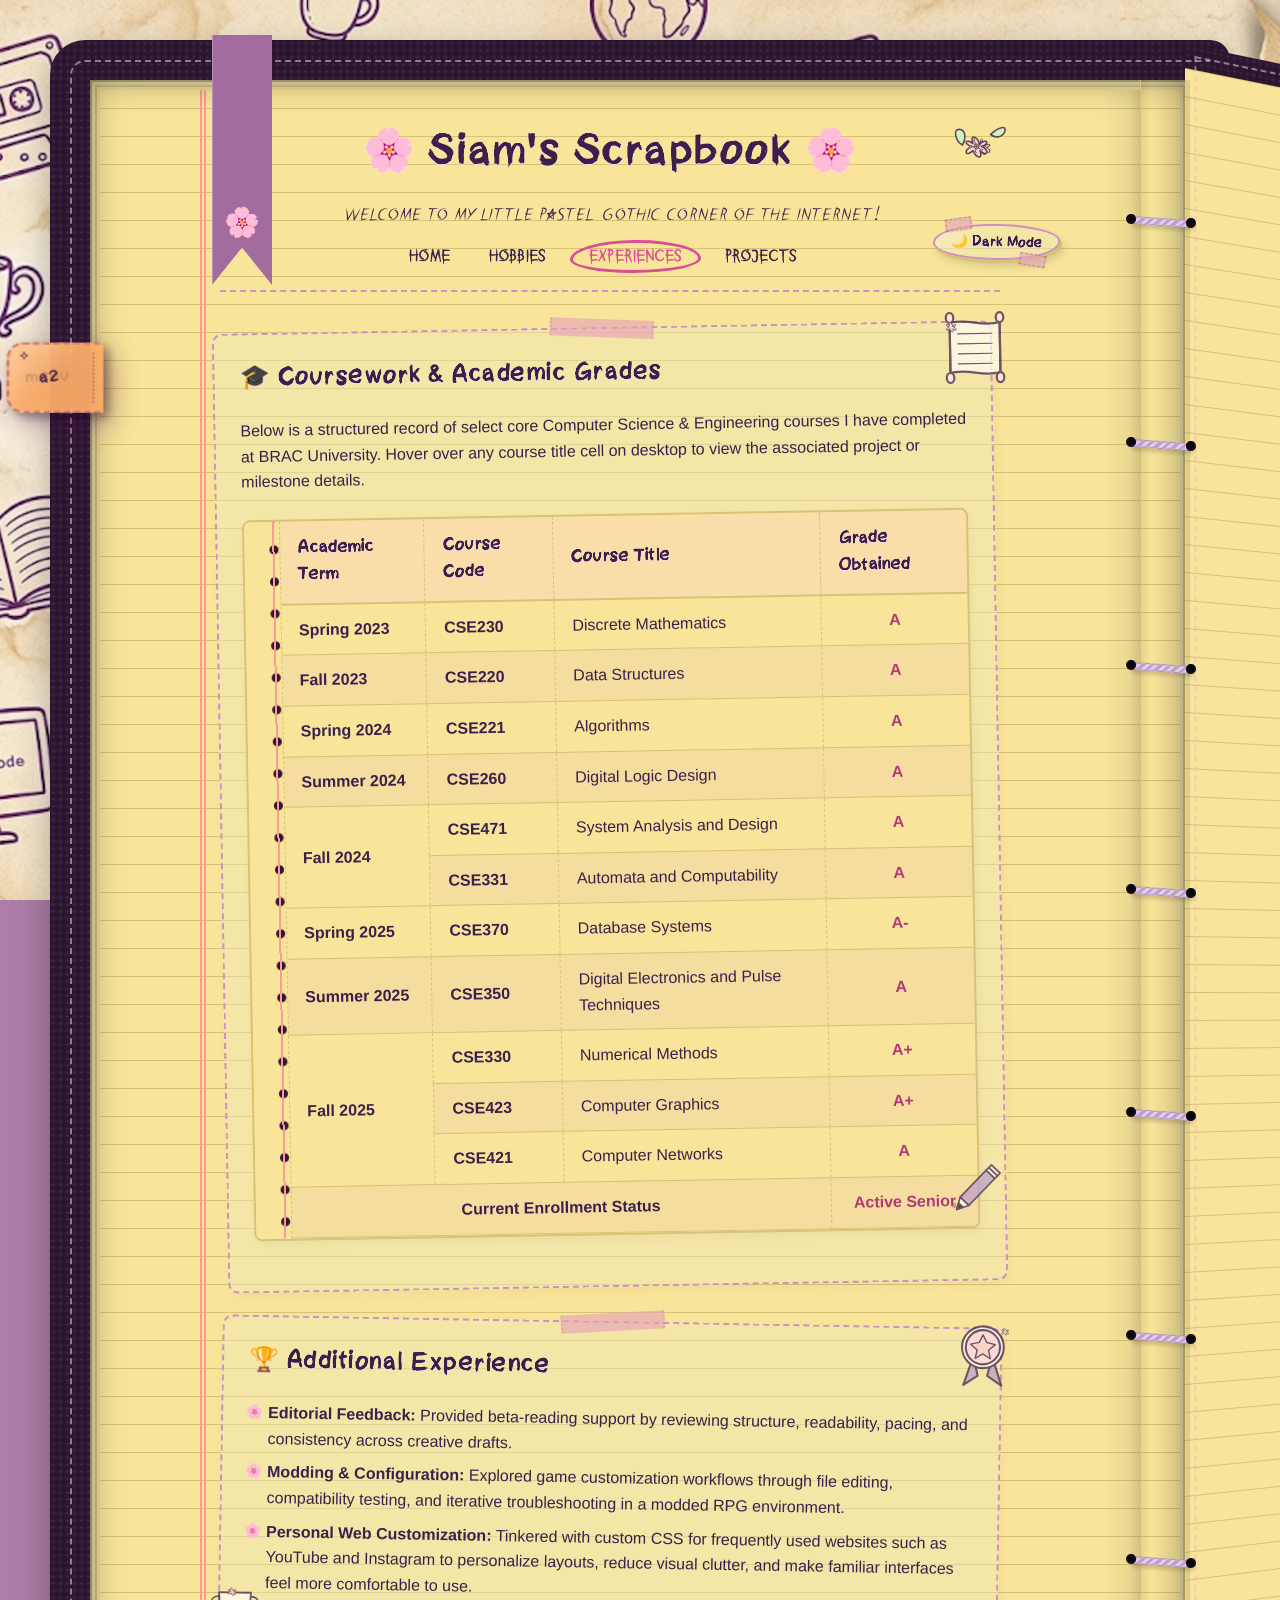
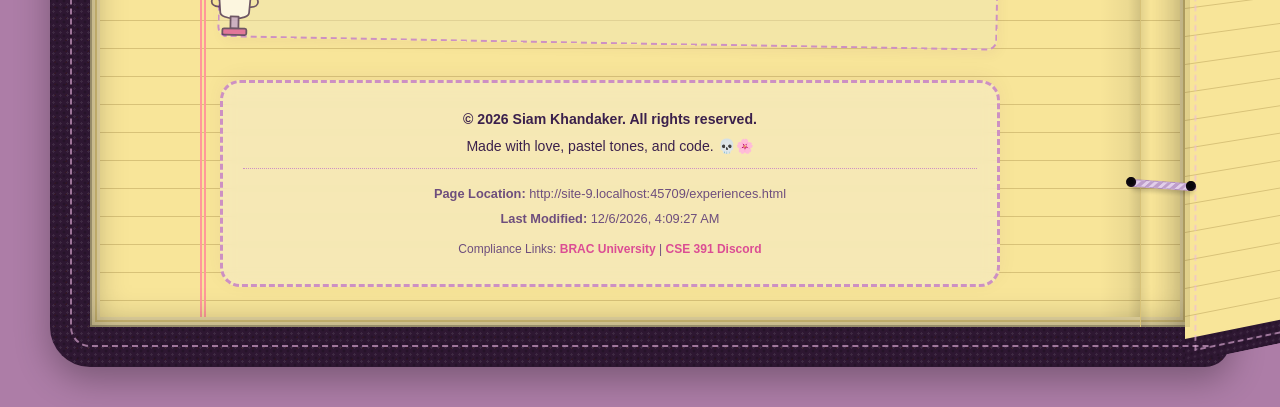
==== commit 90c8a473: "got the basics of a2 done, still quite a few bugs present" ====
--- a/experiences.html
+++ b/experiences.html
@@ -16,26 +16,45 @@
     <script type="text/javascript" src="script.js"></script>
 </head>
 <body>
-    <div id="pullout-sidebar" class="postit-sidebar">
-        <button type="button" id="postit-sidebar-toggle" class="postit-sidebar-tab" title="Open quick navigation">
-            <span class="postit-tab-text">menu</span>
-        </button>
-        <div class="postit-sidebar-content">
-            <span class="postit-sparkle postit-sparkle-one">✧</span>
-            <span class="postit-sparkle postit-sparkle-two">✿</span>
-            <p class="postit-kicker">quick flip</p>
-            <h2>Page scraps</h2>
-            <ul class="postit-sidebar-links">
-                <li><a href="index.html" class="active"><span>⌂</span> Home</a></li>
-                <li><a href="hobbies.html"><span>✿</span> Hobbies</a></li>
-                <li><a href="experiences.html"><span>✦</span> Experiences</a></li>
-                <li><a href="projects.html"><span>▣</span> Projects</a></li>
-            </ul>
-            <p class="postit-note">tug the tab to fold this note back in</p>
-        </div>
-    </div>
-    
     <div id="wrapper">
+
+        <div class="postit-rail">
+            <div id="pullout-sidebar-menu" class="postit-sidebar postit-sidebar-menu">
+                <button type="button" id="postit-sidebar-menu-toggle" class="postit-sidebar-tab" title="Open quick navigation">
+                    <span class="postit-tab-text" data-closed-text="menu" data-open-text="fold">menu</span>
+                </button>
+                <div class="postit-sidebar-content">
+                    <span class="postit-sparkle postit-sparkle-one">✧</span>
+                    <span class="postit-sparkle postit-sparkle-two">✿</span>
+                    <p class="postit-kicker">quick flip</p>
+                    <h2>Page scraps</h2>
+                    <ul class="postit-sidebar-links">
+                        <li><a href="index.html"><span>⌂</span> Home</a></li>
+                        <li><a href="hobbies.html"><span>✿</span> Hobbies</a></li>
+                        <li><a href="experiences.html" class="active"><span>✦</span> Experiences</a></li>
+                        <li><a href="projects.html"><span>▣</span> Projects</a></li>
+                    </ul>
+                    <p class="postit-note">tug the tab to fold this note back in</p>
+                </div>
+            </div>
+            <div id="pullout-sidebar-a2" class="postit-sidebar postit-sidebar-a2 postit-sidebar-secondary">
+                <button type="button" id="postit-sidebar-a2-toggle" class="postit-sidebar-tab postit-sidebar-tab-a2" title="Open assignment navigation">
+                    <span class="postit-tab-text" data-closed-text="A2" data-open-text="fold">A2</span>
+                </button>
+                <div class="postit-sidebar-content postit-sidebar-content-a2">
+                    <span class="postit-sparkle postit-sparkle-one">✧</span>
+                    <span class="postit-sparkle postit-sparkle-two">✿</span>
+                    <p class="postit-kicker">assignment 2</p>
+                    <h2>JS tasks</h2>
+                    <ul class="postit-sidebar-links">
+                        <li><a href="Assignment 2/fortune.html"><span>☽</span> Fortune</a></li>
+                        <li><a href="Assignment 2/stopwatch.html"><span>⏱</span> Stopwatch</a></li>
+                        <li><a href="Assignment 2/todo.html"><span>☑</span> To-Do</a></li>
+                    </ul>
+                    <p class="postit-note">tug the tab to fold this note back in</p>
+                </div>
+            </div>
+        </div>
 
         <div class="binder-spine">
             <span class="binder-ring"></span>
--- a/style.css
+++ b/style.css
@@ -1,5 +1,3 @@
-@import url('https://fonts.googleapis.com/css2?family=Fredoka:wght@300..700&family=Nunito:ital,wght@0,200..1000;1,200..1000&display=swap');
-
 /* --- FONTS --- */
 @font-face {
     font-family: "Cheveuxdange";
@@ -42,10 +40,12 @@
     --stitch-color: rgba(235, 182, 226, 0.6);
     --scroll-top: linear-gradient(135deg, #db4d94 0%, #ff85c1 60%, #ffc1de 100%);
     --postit-bg: rgba(255, 185, 211, 0.85);
+    --postit-bg-a2: rgba(168, 200, 220, 0.85);
     --postit-line: rgba(174, 111, 61, 0.22);
     --postit-border: #c9827a;
     --postit-shadow: rgba(82, 4, 82, 0.24);
     --postit-tab: rgba(255, 176, 103, 0.75);
+    --postit-tab-a2: rgba(155, 220, 155, 0.8);
     --postit-tab-text: #5a2b45;
     --overlay-blur: 8px;
     --font-heading: 'Cheveuxdange', 'Fredoka', cursive, sans-serif;
@@ -59,7 +59,7 @@
     --paper-line: rgba(255, 204, 213, 0.08);
     --margin-line: rgba(255, 153, 153, 0.25);
     --stacked-page-color: #2b232f;
-    --cover-edge-color: #c1a245;
+    --cover-edge-color: #9f8c52;;
     --text-color: #ffd0e1;
     --text-muted: #d8a2bf;
     --tape-color: rgba(220, 220, 132, 0.65);
@@ -79,10 +79,12 @@
     --stitch-color: rgba(88, 76, 79, 0.788);
     --scroll-top: linear-gradient(135deg, #e29fc0 0%, #ffb7c5 60%, #ffd8e6 100%);
     --postit-bg: rgba(162, 70, 228, 0.782);
+    --postit-bg-a2: rgba(113, 149, 177, 0.8);
     --postit-line: rgba(255, 211, 123, 0.12);
     --postit-border: rgba(255, 202, 133, 0.55);
     --postit-shadow: rgba(0, 0, 0, 0.48);
     --postit-tab: rgba(199, 137, 71, 0.75);
+    --postit-tab-a2: rgba(109, 154, 109, 0.75);
     --postit-tab-text: #ffe6a9;
 }
 
@@ -444,6 +446,14 @@
     margin-bottom: 5px;
 }
 
+h1 img {
+    display: inline-block;
+    width: 1em;
+    height: 1em;
+    vertical-align: middle;
+    transform: rotate(-5deg);
+}
+
 /* --- NAVIGATION --- */
 .nav-container {
     display: flex;
@@ -557,19 +567,57 @@
 
 /* --- PULL-OUT POST-IT SIDEBAR --- */
 .postit-sidebar {
-    position: fixed;
-    top: 180px;
-    left: 225px;
+    position: absolute;
     width: 220px;
     min-height: 280px;
     z-index: 40;
     transform: translateX(0) rotate(-2deg);
     transform-origin: right center;
-    transition: transform 0.48s cubic-bezier(0.22, 1, 0.36, 1), filter 0.3s ease;
     filter: drop-shadow(7px 9px 14px var(--postit-shadow));
     opacity: 0;
     visibility: hidden;
-    transition: opacity 0.4s ease;
+    transition:
+        transform 0.48s cubic-bezier(0.22, 1, 0.36, 1),
+        filter 0.3s ease,
+        opacity 0.4s ease,
+        visibility 0.4s ease;
+}
+
+#pullout-sidebar-a2 {
+    top: 0;
+    left: 0;
+}
+
+#pullout-sidebar-hp {
+    top: 80px;
+    left: 0;
+}
+
+.postit-sidebar-content-a2 {
+    background-color: var(--postit-bg-a2);
+    background-image:
+        linear-gradient(var(--postit-line) 1px, transparent 1px),
+        radial-gradient(rgba(255,255,255,0.18) 1px, transparent 1px),
+        radial-gradient(rgba(0,0,0,0.12) 1px, transparent 1px);
+}
+
+.postit-sidebar-tab-a2 {
+    background:
+        linear-gradient(
+            135deg,
+            rgba(255,255,255,0.28),
+            transparent 48%
+        ),
+        var(--postit-tab-a2);
+}
+
+
+
+.postit-rail {
+    position: fixed;
+    top: 180px;
+    left: -5px;
+    z-index: 40;
 }
 
 .postit-sidebar.show {
@@ -1468,7 +1516,7 @@
 }
 
 .paper-modal-content {
-    background-color: var(--bg-primary);
+    background-color: var(--card-bg);
     border: 3px solid var(--border-color);
     border-radius: 20px;
     padding: 30px;
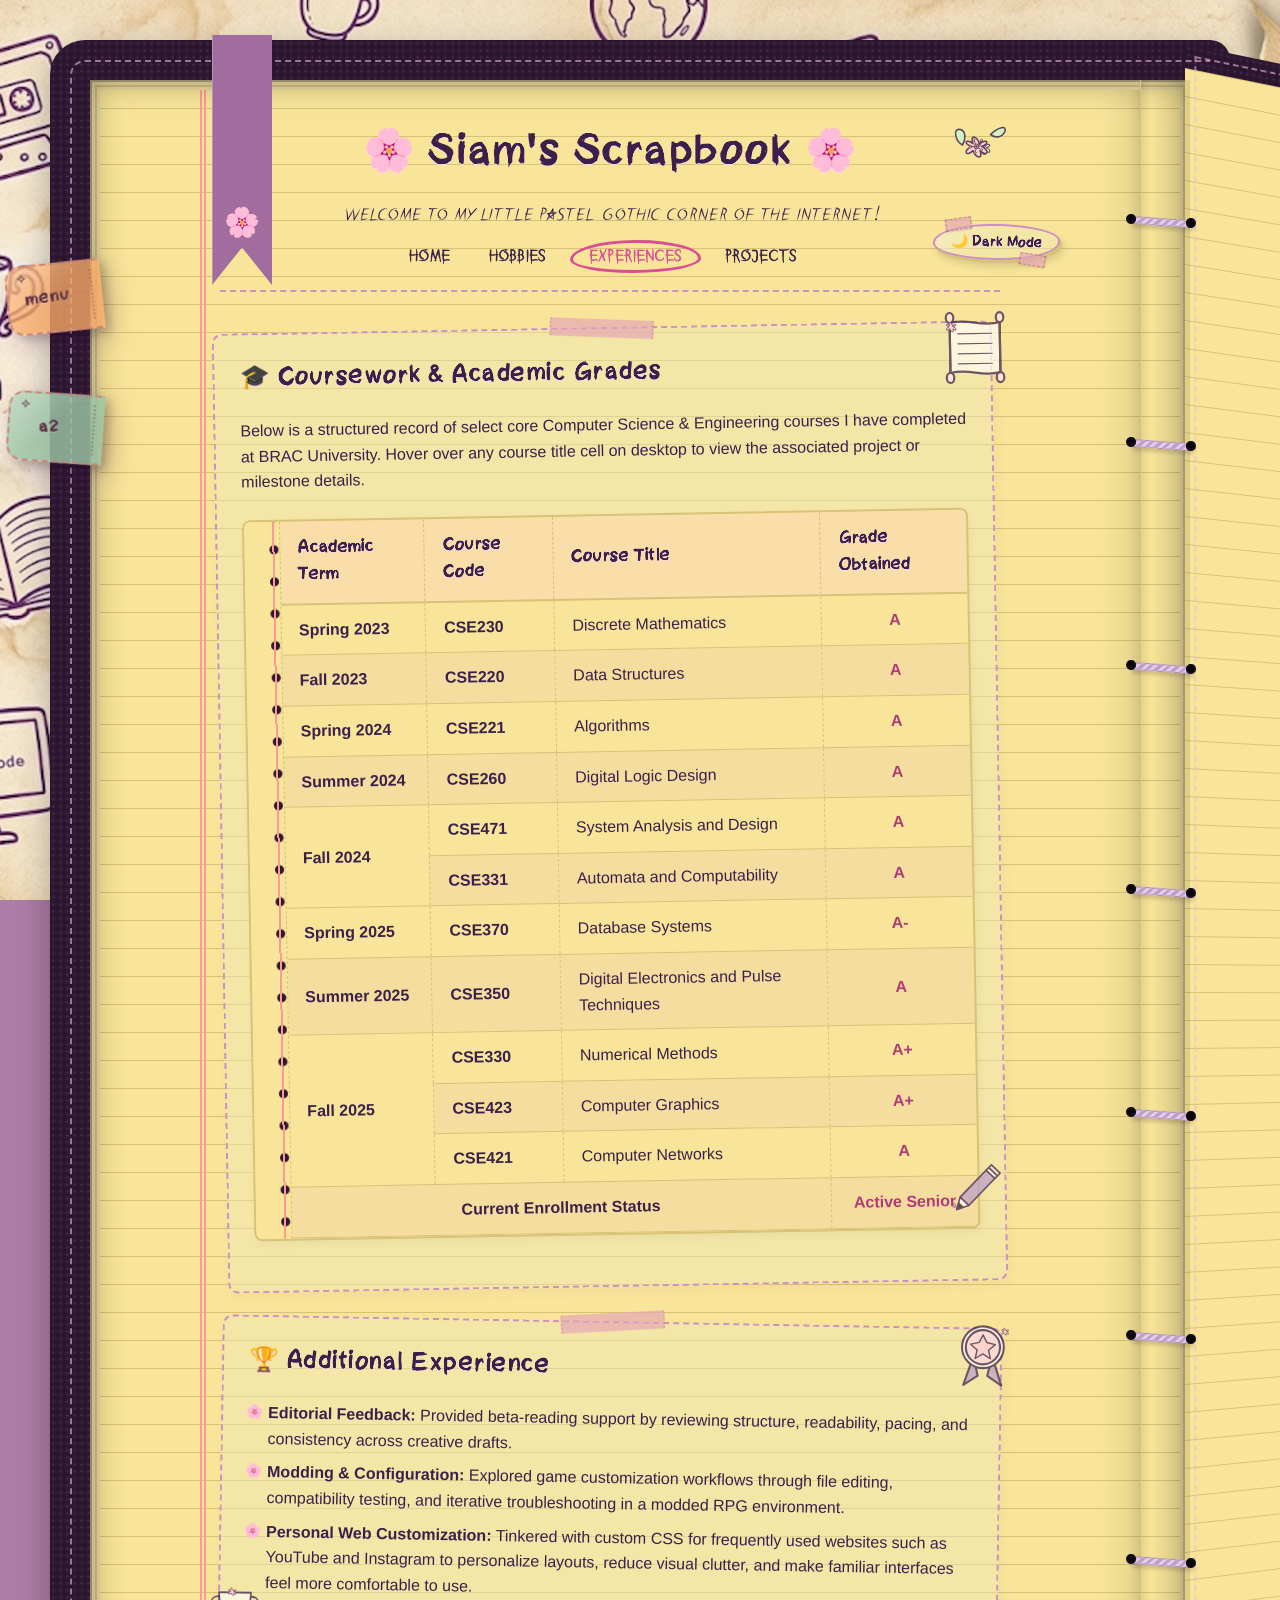
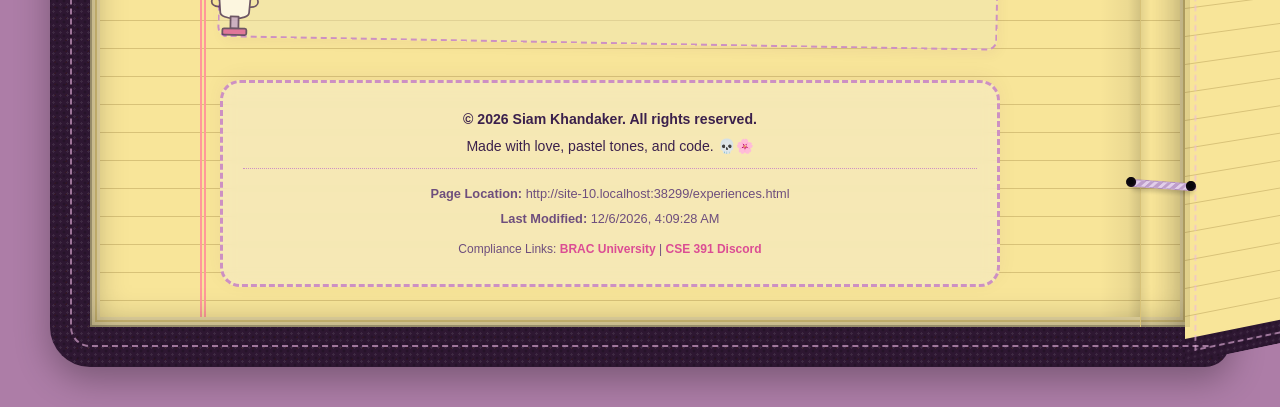
==== commit 7048604e: "changed files to adhere to xhtml 1.0 strict" ====
--- a/experiences.html
+++ b/experiences.html
@@ -21,7 +21,7 @@
         <div class="postit-rail">
             <div id="pullout-sidebar-menu" class="postit-sidebar postit-sidebar-menu">
                 <button type="button" id="postit-sidebar-menu-toggle" class="postit-sidebar-tab" title="Open quick navigation">
-                    <span class="postit-tab-text" data-closed-text="menu" data-open-text="fold">menu</span>
+                    <span class="postit-tab-text">menu</span>
                 </button>
                 <div class="postit-sidebar-content">
                     <span class="postit-sparkle postit-sparkle-one">✧</span>
@@ -39,7 +39,7 @@
             </div>
             <div id="pullout-sidebar-a2" class="postit-sidebar postit-sidebar-a2 postit-sidebar-secondary">
                 <button type="button" id="postit-sidebar-a2-toggle" class="postit-sidebar-tab postit-sidebar-tab-a2" title="Open assignment navigation">
-                    <span class="postit-tab-text" data-closed-text="A2" data-open-text="fold">A2</span>
+                    <span class="postit-tab-text">A2</span>
                 </button>
                 <div class="postit-sidebar-content postit-sidebar-content-a2">
                     <span class="postit-sparkle postit-sparkle-one">✧</span>
--- a/style.css
+++ b/style.css
@@ -45,7 +45,7 @@
     --postit-border: #c9827a;
     --postit-shadow: rgba(82, 4, 82, 0.24);
     --postit-tab: rgba(255, 176, 103, 0.75);
-    --postit-tab-a2: rgba(155, 220, 155, 0.8);
+    --postit-tab-a2: rgba(155, 200, 165, 0.8);
     --postit-tab-text: #5a2b45;
     --overlay-blur: 8px;
     --font-heading: 'Cheveuxdange', 'Fredoka', cursive, sans-serif;
@@ -84,7 +84,7 @@
     --postit-border: rgba(255, 202, 133, 0.55);
     --postit-shadow: rgba(0, 0, 0, 0.48);
     --postit-tab: rgba(199, 137, 71, 0.75);
-    --postit-tab-a2: rgba(109, 154, 109, 0.75);
+    --postit-tab-a2: rgba(115, 155, 125, 0.75);
     --postit-tab-text: #ffe6a9;
 }
 
@@ -251,9 +251,14 @@
     animation: pageFlipExit 0.5s ease-in-out forwards;
 }
 
+#wrapper.wrapper-animation-killed {
+    animation: none;
+    transform: none;
+}
+
 html.no-page-flip #wrapper {
     animation: none;
-    transform: perspective(1500px) rotateY(0deg);
+    transform: none;
     opacity: 1;
 }
 
@@ -263,7 +268,7 @@
         opacity: 0;
     }
     100% {
-        transform: perspective(1500px) rotateY(0deg);
+        transform: none;
         opacity: 1;
     }
 }
@@ -332,7 +337,7 @@
         
     background-color: var(--cover-edge-color);
     box-shadow: 6px 6px 20px rgba(0, 0, 0, 0.25);
-    z-index: -10;
+    z-index: 1;
     transform: perspective(1500px) rotateY(18deg);
     transform-origin: left center;
 }
@@ -576,6 +581,7 @@
     filter: drop-shadow(7px 9px 14px var(--postit-shadow));
     opacity: 0;
     visibility: hidden;
+    pointer-events: none;
     transition:
         transform 0.48s cubic-bezier(0.22, 1, 0.36, 1),
         filter 0.3s ease,
@@ -583,17 +589,21 @@
         visibility 0.4s ease;
 }
 
-#pullout-sidebar-a2 {
+.postit-sidebar.open {
+    pointer-events: auto;
+}
+
+#pullout-sidebar-menu {
     top: 0;
     left: 0;
 }
 
-#pullout-sidebar-hp {
-    top: 80px;
+#pullout-sidebar-a2 {
+    top: 130px;
     left: 0;
 }
 
-.postit-sidebar-content-a2 {
+.postit-sidebar-content.postit-sidebar-content-a2 {
     background-color: var(--postit-bg-a2);
     background-image:
         linear-gradient(var(--postit-line) 1px, transparent 1px),
@@ -601,7 +611,7 @@
         radial-gradient(rgba(0,0,0,0.12) 1px, transparent 1px);
 }
 
-.postit-sidebar-tab-a2 {
+.postit-sidebar-tab.postit-sidebar-tab-a2 {
     background:
         linear-gradient(
             135deg,
@@ -611,8 +621,6 @@
         var(--postit-tab-a2);
 }
 
-
-
 .postit-rail {
     position: fixed;
     top: 180px;
@@ -626,6 +634,7 @@
 }
 
 .postit-sidebar.open {
+    z-index: 45;
     transform: translateX(-180px) rotate(-3deg);
 }
 
@@ -682,11 +691,25 @@
     letter-spacing: 1px;
     text-transform: lowercase;
     cursor: pointer;
+    pointer-events: auto;
     box-shadow: 5px 5px 10px rgba(0,0,0,0.18);
-    transform: rotate(2deg);
+    transform: rotate(var(--tab-rotate, 2deg));
     transition: transform 0.22s ease, left 0.48s cubic-bezier(0.22, 1, 0.36, 1), box-shadow 0.22s ease;
     text-shadow: 0 1px 0 rgba(255,255,255,0.28);
     z-index: 5;
+}
+
+#pullout-sidebar-menu .postit-sidebar-tab {
+    --tab-rotate: -4deg;
+}
+
+.postit-sidebar-a2 .postit-sidebar-tab {
+    --tab-rotate: 6deg;
+}
+
+#pullout-sidebar-menu.open .postit-sidebar-tab,
+#pullout-sidebar-a2.open .postit-sidebar-tab {
+    transform: rotate(4deg);
 }
 
 .postit-sidebar-tab::before {
@@ -714,7 +737,7 @@
 
 .postit-sidebar-tab:hover,
 .postit-sidebar.open .postit-sidebar-tab:hover {
-    transform: translateY(-2px) rotate(-1deg);
+    transform: translateY(-2px) rotate(-(var(--tab-rotate)));
     box-shadow: 6px 7px 12px rgba(0,0,0,0.22);
 }
 
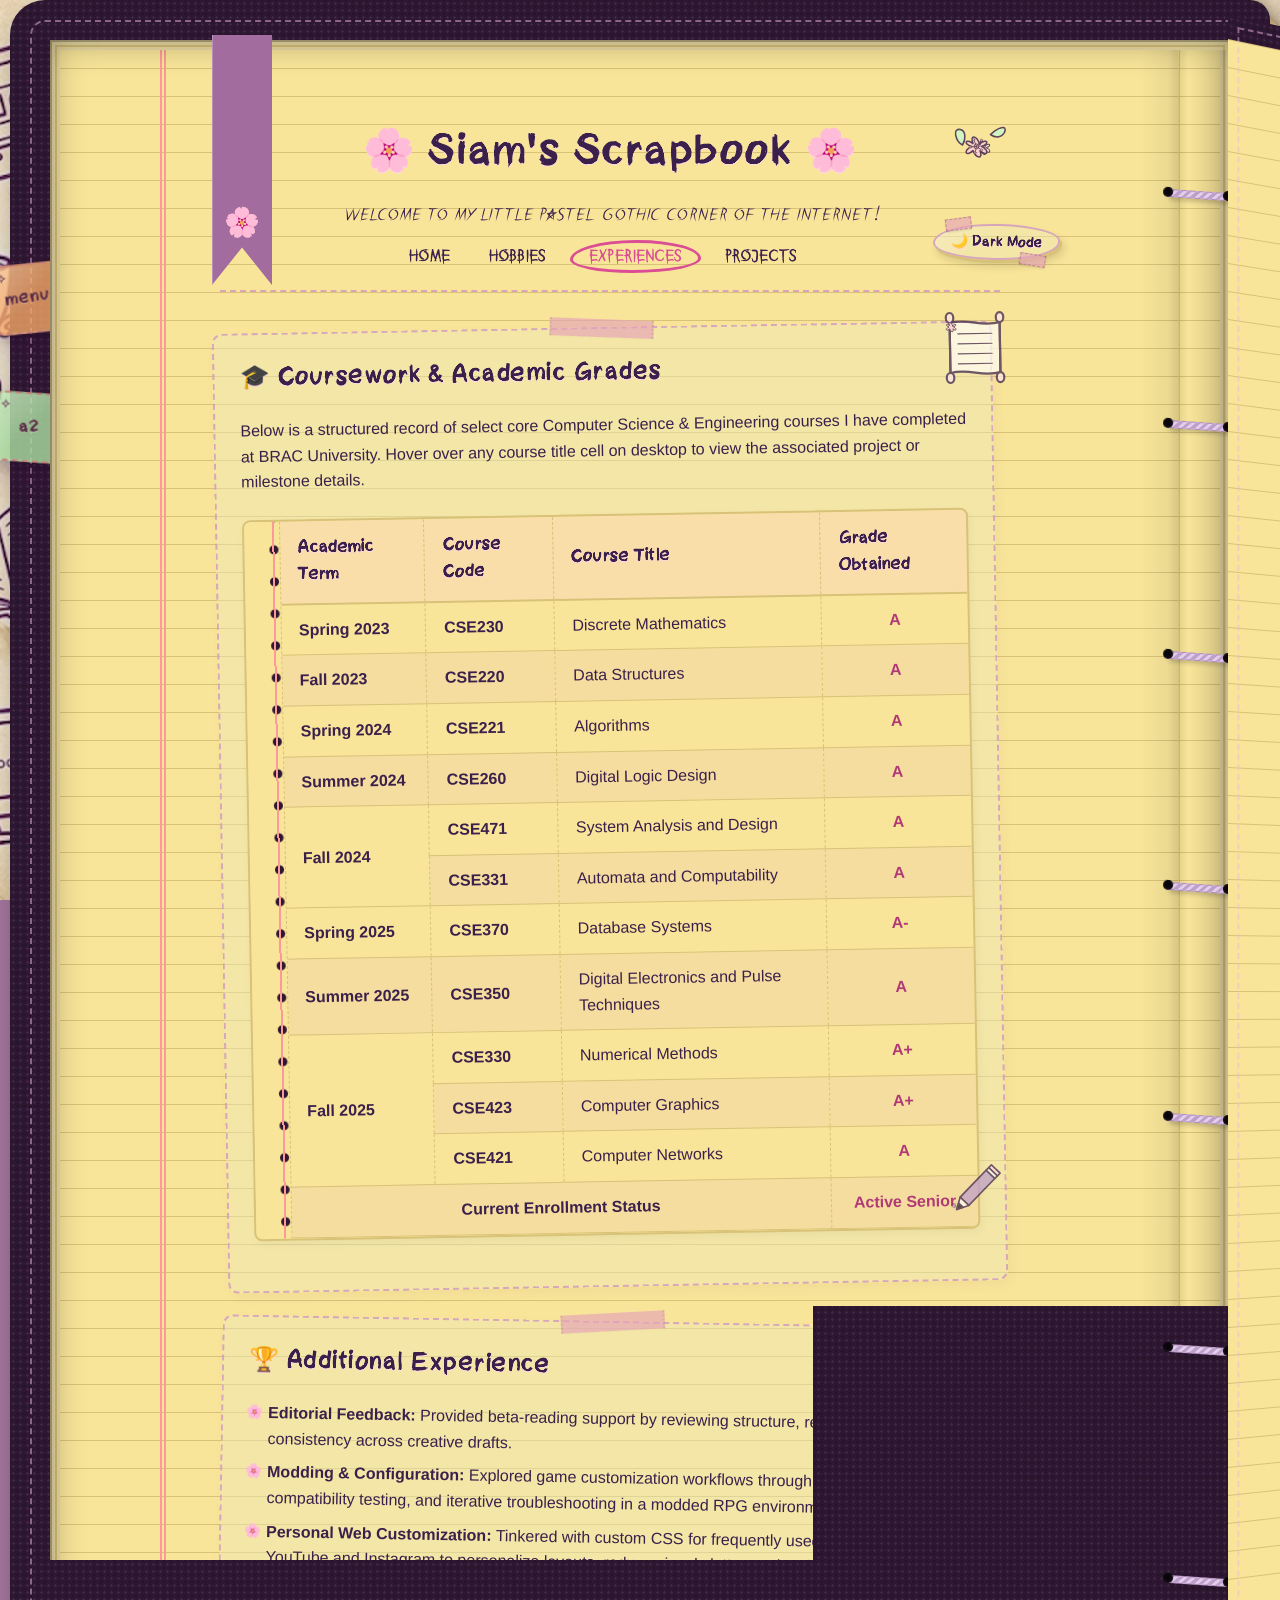
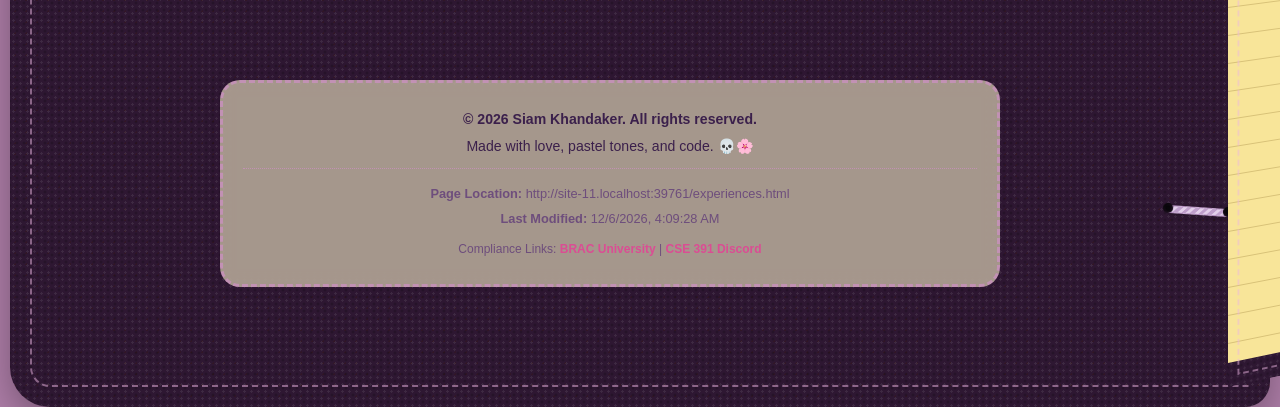
==== commit 6f10d855: "added different stacking context so now the visual order lowestto higest is book cover -> sidebar ta" ====
--- a/experiences.html
+++ b/experiences.html
@@ -16,8 +16,6 @@
     <script type="text/javascript" src="script.js"></script>
 </head>
 <body>
-    <div id="wrapper">
-
         <div class="postit-rail">
             <div id="pullout-sidebar-menu" class="postit-sidebar postit-sidebar-menu">
                 <button type="button" id="postit-sidebar-menu-toggle" class="postit-sidebar-tab" title="Open quick navigation">
@@ -56,6 +54,12 @@
             </div>
         </div>
 
+<div id="page-wrapper">
+    <div class="cover"></div>
+    <div id="wrapper">
+    <div class="wrapper-content">
+
+
         <div class="binder-spine">
             <span class="binder-ring"></span>
             <span class="binder-ring"></span>
@@ -271,6 +275,8 @@
             </div>
         </div>
     </div>
+    </div>
+</div>
 
     <div class="scroll-top-wrapper">
         <a href="#wrapper" id="scroll-to-top" class="scroll-top-btn">&#8593;</a>
--- a/style.css
+++ b/style.css
@@ -25,7 +25,7 @@
     --text-muted: #6e4e7d;
     --tape-color: rgba(231, 164, 185, 0.65);
     --polaroid-tape: rgba(229, 181, 200, 0.6);
-    --border-color: #cd90c3;
+    --border-color: #cd90c3bb;
     --card-bg: rgba(238, 230, 184, 0.45);
     --card-extra: rgba(0,0,0,0.08);
     --footer-bg: rgba(245, 235, 200, 0.6);
@@ -37,7 +37,7 @@
     --table-header: rgba(255, 198, 216, 0.25);
     --binder-gradient: repeating-linear-gradient(-45deg, #be9ecb, #be9ecb 3px, #e2cfea 3px, #e2cfea 6px);
     --binder-circle: radial-gradient(circle, #08060a 30%, #2e1732 100%);
-    --stitch-color: rgba(235, 182, 226, 0.6);
+    --stitch-color: rgba(235, 182, 226, 0.5);
     --scroll-top: linear-gradient(135deg, #db4d94 0%, #ff85c1 60%, #ffc1de 100%);
     --postit-bg: rgba(255, 185, 211, 0.85);
     --postit-bg-a2: rgba(168, 200, 220, 0.85);
@@ -45,7 +45,7 @@
     --postit-border: #c9827a;
     --postit-shadow: rgba(82, 4, 82, 0.24);
     --postit-tab: rgba(255, 176, 103, 0.75);
-    --postit-tab-a2: rgba(155, 200, 165, 0.8);
+    --postit-tab-a2: rgba(171, 224, 160, 0.8);
     --postit-tab-text: #5a2b45;
     --overlay-blur: 8px;
     --font-heading: 'Cheveuxdange', 'Fredoka', cursive, sans-serif;
@@ -151,43 +151,39 @@
 }
 
 /* --- LAYOUT --- */
+#page-wrapper {
+    position: relative;
+    max-width: 1180px;
+    margin: 40px auto;
+}
+
 #wrapper {
     max-width: 1180px;
-    margin: 40px auto;
-    padding: 40px 190px 40px 130px;
+    margin: 0;
+    padding: 80px 230px 80px 170px;
     box-sizing: border-box;
     position: relative;
-    border: 40px solid transparent;
-    border-radius: 35px 20px 25px 40px;
+    z-index: 5;
     
     background-image:
         linear-gradient(to left, rgba(0, 0, 0, 0.15), rgba(0, 0, 0, 0.05) 30%, transparent),
         linear-gradient(90deg, transparent 110px, var(--margin-line) 110px, var(--margin-line) 112px, transparent 112px),
         linear-gradient(90deg, transparent 114px, var(--margin-line) 114px, var(--margin-line) 116px, transparent 116px),
         linear-gradient(var(--paper-line) 1px, transparent 1px),
-        linear-gradient(var(--paper-bg), var(--paper-bg)),
-        radial-gradient(rgba(255,255,255,0.08) 1.2px, transparent 1.2px),
-        radial-gradient(rgba(0,0,0,0.24) 1.2px, transparent 1.2px),
-        radial-gradient(rgba(60,20,5,0.25) 1px, transparent 1px);
+        linear-gradient(var(--paper-bg), var(--paper-bg));
         
     background-size:
         40px 100%,
         100% 100%,
         100% 100%,
         100% 28px,
-        100% 100%,
-        7px 7px,
-        7px 7px,
-        11px 11px;
+        100% 100%;
     
     background-position:
         right 50px top 0,
         0 0,
         0 0,
         0 0,
-        0 0,
-        0 0,
-        3.5px 3.5px,
         0 0;
     
     background-repeat:
@@ -195,45 +191,47 @@
         no-repeat,
         no-repeat,
         repeat,
-        no-repeat,
-        repeat,
-        repeat,
-        repeat;
+        no-repeat;
     
-    background-clip:
-        padding-box,
-        padding-box,
-        padding-box,
-        padding-box,
-        padding-box,
-        border-box,
-        border-box,
-        border-box;
-    
-    background-origin:
-        padding-box,
-        padding-box,
-        padding-box,
-        padding-box,
-        padding-box,
-        border-box,
-        border-box,
-        border-box;
-        
-    background-color: var(--cover-edge-color);
     box-shadow:
         inset 0 0 35px rgba(0, 0, 0, 0.35),
         inset 0 0 12px rgba(255, 220, 180, 0.08),
         inset 0 0 0 2px rgba(0,0,0,0.25),
         inset 0 0 0 5px var(--stacked-page-color),
         inset 0 0 0 7px var(--paper-line),
-        inset 0 0 0 10px var(--stacked-page-color),
-        0 12px 35px rgba(0, 0, 0, 0.3);
+        inset 0 0 0 10px var(--stacked-page-color);
     transform-origin: right center;
     animation: pageFlipEnter 0.5s ease-out forwards;
 }
 
-#wrapper::before {
+.cover {
+    position: absolute;
+    top: -40px;
+    left: -40px;
+    right: -40px;
+    bottom: -40px;
+    z-index: 1;
+    border: 40px solid transparent;
+    border-radius: 35px 20px 25px 40px;
+    background-color: var(--cover-edge-color);
+    background-image:
+        radial-gradient(rgba(255,255,255,0.08) 1.2px, transparent 1.2px),
+        radial-gradient(rgba(0,0,0,0.24) 1.2px, transparent 1.2px),
+        radial-gradient(rgba(60,20,5,0.25) 1px, transparent 1px);
+    background-size: 7px 7px, 7px 7px, 11px 11px;
+    background-position: 0 0, 3.5px 3.5px, 0 0;
+    background-clip: border-box;
+    background-origin: border-box;
+    pointer-events: none;
+    box-shadow: 0 12px 35px rgba(0, 0, 0, 0.3);
+}
+
+.wrapper-content {
+    position: relative;
+    z-index: 1;
+}
+
+#page-wrapper::before {
     content: "";
     position: absolute;
     top: -20px;
@@ -244,7 +242,7 @@
     border-right: none;
     border-radius: 15px 0 0 20px;
     pointer-events: none;
-    z-index: 10;
+    z-index: 2;
 }
 
 #wrapper.page-flip-exit {
@@ -287,11 +285,11 @@
 #wrapper::after {
     content: "";
     position: absolute;
-    top: -36px;
-    left: calc(100% - 5px);
+    top: -25px;
+    left: calc(100% - 2px);
     right: auto;
     width: 182px;
-    height: calc(100% + 72px);
+    height: calc(100% + 45px);
     box-sizing: border-box; 
     border: 24px solid transparent;
     border-left: none;
@@ -351,15 +349,16 @@
 /* --- BINDER SPINE --- */
 .binder-spine {
     position: absolute;
-    top: 0;
-    right: 0;
+    top: -70px;
+    bottom: -70px;
+    right: -226px;
     left: auto;
-    width: 50px;
-    height: 100%;
+    width: 48px;
+    height: auto;
     border-left: 1px solid var(--paper-line);
     border-right: none;
     background: linear-gradient(to left, rgba(0,0,0,0.1), transparent 80%, rgba(0,0,0,0.08));
-    z-index: 50;
+    z-index: 80;
     display: flex;
     flex-direction: column;
     justify-content: space-around;
@@ -405,8 +404,8 @@
 /* --- BOOKMARK RIBBON --- */
 #bookmark-ribbon {
     position: absolute;
-    top: -45px;
-    left: 122px;
+    top: -85px;
+    left: -8px;
     right: auto;
     width: 60px;
     height: 250px;
@@ -572,10 +571,12 @@
 
 /* --- PULL-OUT POST-IT SIDEBAR --- */
 .postit-sidebar {
-    position: absolute;
+    position: fixed;
+    top: 180px;
+    left: -5px;
     width: 220px;
     min-height: 280px;
-    z-index: 40;
+    z-index: 3;
     transform: translateX(0) rotate(-2deg);
     transform-origin: right center;
     filter: drop-shadow(7px 9px 14px var(--postit-shadow));
@@ -590,17 +591,13 @@
 }
 
 .postit-sidebar.open {
+    transform: translateX(-180px) rotate(-3deg);
     pointer-events: auto;
 }
 
-#pullout-sidebar-menu {
-    top: 0;
-    left: 0;
-}
-
-#pullout-sidebar-a2 {
-    top: 130px;
-    left: 0;
+.postit-sidebar:nth-child(2) {
+    top: 310px;
+    left: -5px;
 }
 
 .postit-sidebar-content.postit-sidebar-content-a2 {
@@ -621,21 +618,13 @@
         var(--postit-tab-a2);
 }
 
-.postit-rail {
-    position: fixed;
-    top: 180px;
-    left: -5px;
-    z-index: 40;
-}
-
 .postit-sidebar.show {
     opacity: 1;
     visibility: visible;
 }
 
 .postit-sidebar.open {
-    z-index: 45;
-    transform: translateX(-180px) rotate(-3deg);
+    pointer-events: auto;
 }
 
 .postit-sidebar-content {
@@ -856,35 +845,35 @@
         max-width: none;
         min-width: 0;
         margin: 4px auto;
-        padding: 18px 10px 24px 10px;
-        border: 6px solid transparent;
-        border-radius: 18px 12px 16px 18px;
+        padding: 24px 16px 30px 16px;
         background-size:
             22px 100%,
             100% 100%,
             100% 100%,
             100% 26px,
-            100% 100%,
-            7px 7px,
-            7px 7px,
-            11px 11px;
+            100% 100%;
         background-position:
             right 10px top 0,
             -96px 0,
             -96px 0,
             0 0,
-            0 0,
-            0 0,
-            3.5px 3.5px,
             0 0;
     }
 
-    #wrapper::before {
-        display: block;
-        top: -4px;
-        bottom: -4px;
-        left: -4px;
-        right: -4px;
+    .cover {
+        top: -6px;
+        left: -6px;
+        right: -6px;
+        bottom: -6px;
+        border-width: 6px;
+        border-radius: 18px 12px 16px 18px;
+    }
+
+    #page-wrapper::before {
+        top: 2px;
+        bottom: 2px;
+        left: 2px;
+        right: 2px;
         border: 1px dashed var(--stitch-color);
         border-right: none;
         border-radius: 14px 0 0 16px;
@@ -996,9 +985,15 @@
     #wrapper {
         width: 100vw;
         margin: 0;
-        padding: 16px 8px 22px 8px;
-        border-left-width: 4px;
-        border-right-width: 4px;
+        padding: 20px 12px 26px 12px;
+    }
+
+    .cover {
+        top: -4px;
+        left: -4px;
+        right: -4px;
+        bottom: -4px;
+        border-width: 4px;
         border-radius: 12px;
     }
 
@@ -1022,8 +1017,8 @@
     transition: transform 0.3s ease, box-shadow 0.3s ease;
 }
 
-.card:nth-of-type(odd)  { --card-rotate: -1deg; }
-.card:nth-of-type(even) { --card-rotate:  1deg; }
+.card:nth-of-type(odd)  { --card-rotate: 1deg; }
+.card:nth-of-type(even) { --card-rotate: -1deg; }
 
 .card:hover {
     transform: translateY(-2px) rotate(0deg);
@@ -1045,8 +1040,8 @@
     z-index: 10;
 }
 
-.card:nth-of-type(odd)::before  { --tape-rotate:   3deg; }
-.card:nth-of-type(even)::before { --tape-rotate:  -4deg; }
+.card:nth-of-type(odd)::before  { --tape-rotate:  -4deg; }
+.card:nth-of-type(even)::before { --tape-rotate:   3deg; }
 
 /* --- ABOUT SECTION --- */
 .about-grid {
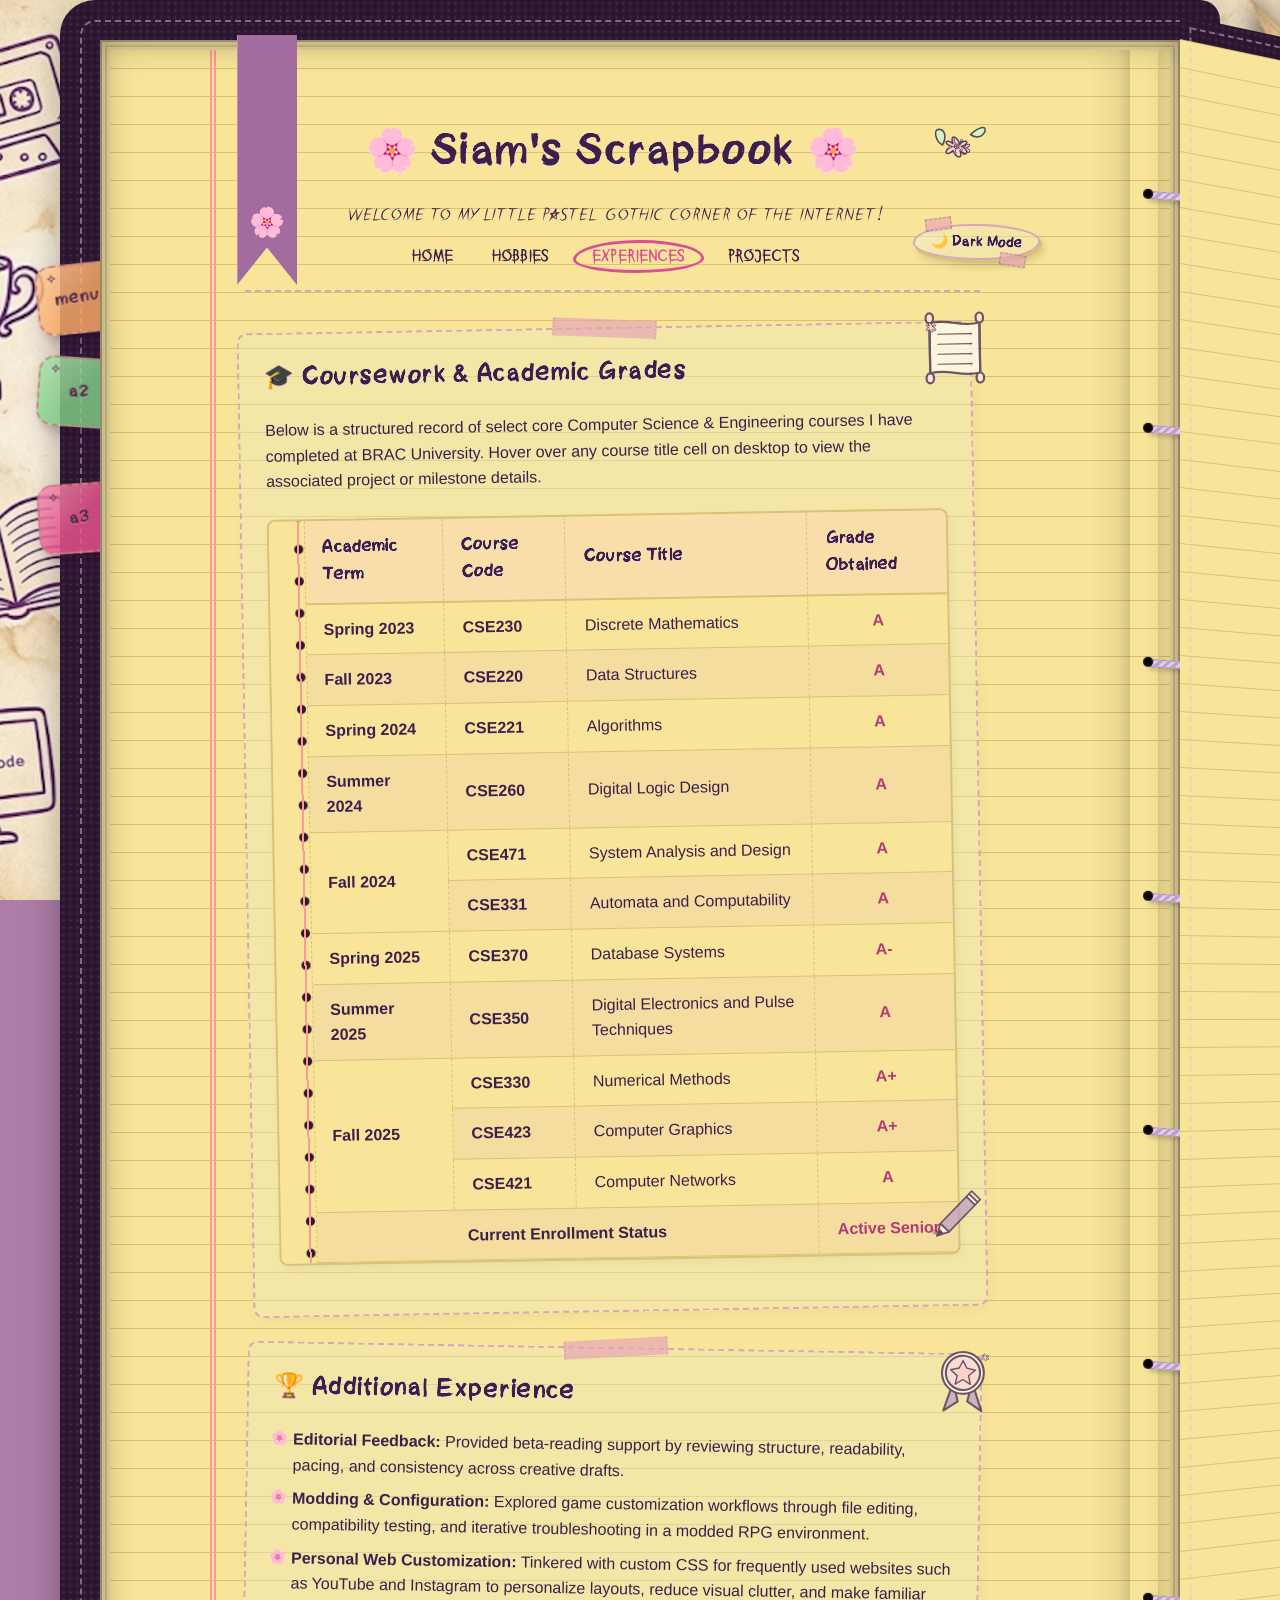
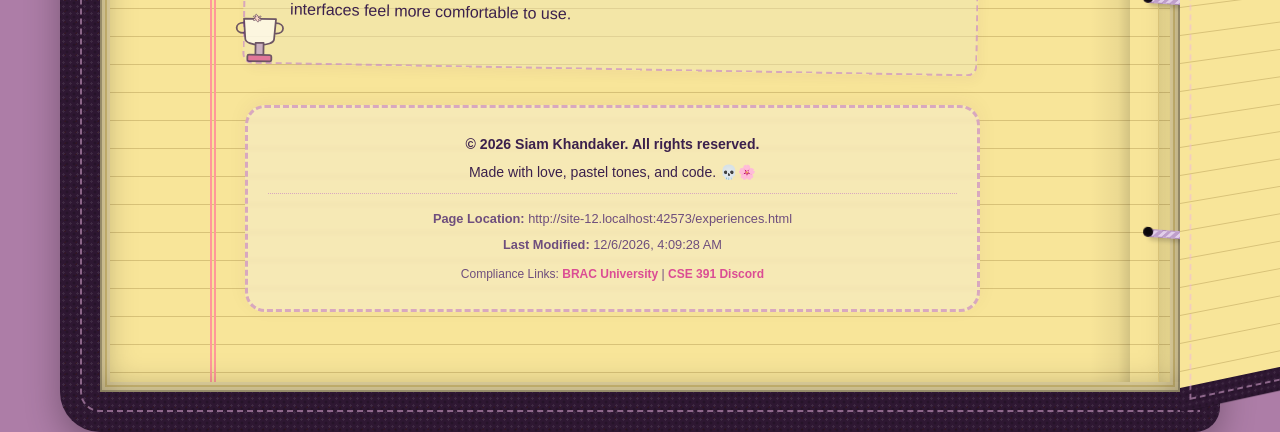
==== commit fff67623: "made more visual changes" ====
--- a/experiences.html
+++ b/experiences.html
@@ -52,6 +52,18 @@
                     <p class="postit-note">tug the tab to fold this note back in</p>
                 </div>
             </div>
+            <div id="pullout-sidebar-a3" class="postit-sidebar postit-sidebar-a3 postit-sidebar-secondary">
+                <button type="button" id="postit-sidebar-a3-toggle" class="postit-sidebar-tab postit-sidebar-tab-a3" title="Open assignment 3">
+                    <span class="postit-tab-text">A3</span>
+                </button>
+                <div class="postit-sidebar-content postit-sidebar-content-a3">
+                    <span class="postit-sparkle postit-sparkle-one">✧</span>
+                    <span class="postit-sparkle postit-sparkle-two">✿</span>
+                    <p class="postit-kicker">assignment 3</p>
+                    <h2>TBD</h2>
+                    <p class="postit-note">tug the tab to fold this note back in</p>
+                </div>
+            </div>
         </div>
 
 <div id="page-wrapper">
--- a/style.css
+++ b/style.css
@@ -19,6 +19,7 @@
     --paper-bg: #f8e599;
     --paper-line: #d8c278;
     --margin-line: #ff9999;
+    --modal-bg: rgba(248, 229, 153, 0.65);
     --stacked-page-color: #ecdca5;
     --cover-edge-color: #2e1732;
     --text-color: #3b204c;
@@ -41,13 +42,14 @@
     --scroll-top: linear-gradient(135deg, #db4d94 0%, #ff85c1 60%, #ffc1de 100%);
     --postit-bg: rgba(255, 185, 211, 0.85);
     --postit-bg-a2: rgba(168, 200, 220, 0.85);
+    --postit-bg-a3: rgba(208, 163, 231, 0.85);
     --postit-line: rgba(174, 111, 61, 0.22);
     --postit-border: #c9827a;
     --postit-shadow: rgba(82, 4, 82, 0.24);
-    --postit-tab: rgba(255, 176, 103, 0.75);
-    --postit-tab-a2: rgba(171, 224, 160, 0.8);
+    --postit-tab: rgba(255, 176, 103, 0.8);
+    --postit-tab-a2: rgba(129, 210, 134, 0.8);
+    --postit-tab-a3: rgba(237, 85, 141, 0.8);
     --postit-tab-text: #5a2b45;
-    --overlay-blur: 8px;
     --font-heading: 'Cheveuxdange', 'Fredoka', cursive, sans-serif;
     --font-body: 'Nunito', 'Fredoka', sans-serif;
     --font-disturbed: 'Disturbed';
@@ -78,13 +80,15 @@
     --binder-circle: radial-gradient(circle, #7d84ab 30%, #d85e97 100%);
     --stitch-color: rgba(88, 76, 79, 0.788);
     --scroll-top: linear-gradient(135deg, #e29fc0 0%, #ffb7c5 60%, #ffd8e6 100%);
-    --postit-bg: rgba(162, 70, 228, 0.782);
+    --postit-bg: rgba(162, 70, 228, 0.8);
     --postit-bg-a2: rgba(113, 149, 177, 0.8);
+    --postit-bg-a3: rgba(115, 84, 131, 0.8);
     --postit-line: rgba(255, 211, 123, 0.12);
     --postit-border: rgba(255, 202, 133, 0.55);
     --postit-shadow: rgba(0, 0, 0, 0.48);
     --postit-tab: rgba(199, 137, 71, 0.75);
     --postit-tab-a2: rgba(115, 155, 125, 0.75);
+    --postit-tab-a3: rgba(207, 81, 127, 0.75);
     --postit-tab-text: #ffe6a9;
 }
 
@@ -153,14 +157,14 @@
 /* --- LAYOUT --- */
 #page-wrapper {
     position: relative;
-    max-width: 1180px;
+    max-width: 1080px;
     margin: 40px auto;
 }
 
 #wrapper {
-    max-width: 1180px;
+    max-width: 1080px;
     margin: 0;
-    padding: 80px 230px 80px 170px;
+    padding: 80px 200px 80px 145px;
     box-sizing: border-box;
     position: relative;
     z-index: 5;
@@ -286,7 +290,7 @@
     content: "";
     position: absolute;
     top: -25px;
-    left: calc(100% - 2px);
+    left: 100%;
     right: auto;
     width: 182px;
     height: calc(100% + 45px);
@@ -596,12 +600,25 @@
 }
 
 .postit-sidebar:nth-child(2) {
-    top: 310px;
+    top: 275px;
+    left: -5px;
+}
+
+.postit-sidebar:nth-child(3) {
+    top: 400px;
     left: -5px;
 }
 
 .postit-sidebar-content.postit-sidebar-content-a2 {
     background-color: var(--postit-bg-a2);
+    background-image:
+        linear-gradient(var(--postit-line) 1px, transparent 1px),
+        radial-gradient(rgba(255,255,255,0.18) 1px, transparent 1px),
+        radial-gradient(rgba(0,0,0,0.12) 1px, transparent 1px);
+}
+
+.postit-sidebar-content.postit-sidebar-content-a3 {
+    background-color: var(--postit-bg-a3);
     background-image:
         linear-gradient(var(--postit-line) 1px, transparent 1px),
         radial-gradient(rgba(255,255,255,0.18) 1px, transparent 1px),
@@ -616,6 +633,16 @@
             transparent 48%
         ),
         var(--postit-tab-a2);
+}
+
+.postit-sidebar-tab.postit-sidebar-tab-a3 {
+    background:
+        linear-gradient(
+            135deg,
+            rgba(255,255,255,0.28),
+            transparent 48%
+        ),
+        var(--postit-tab-a3);
 }
 
 .postit-sidebar.show {
@@ -696,8 +723,13 @@
     --tab-rotate: 6deg;
 }
 
+.postit-sidebar-a3 .postit-sidebar-tab {
+    --tab-rotate: -2deg;
+}
+
 #pullout-sidebar-menu.open .postit-sidebar-tab,
-#pullout-sidebar-a2.open .postit-sidebar-tab {
+#pullout-sidebar-a2.open .postit-sidebar-tab,
+#pullout-sidebar-a3.open .postit-sidebar-tab {
     transform: rotate(4deg);
 }
 
@@ -1017,7 +1049,7 @@
     transition: transform 0.3s ease, box-shadow 0.3s ease;
 }
 
-.card:nth-of-type(odd)  { --card-rotate: 1deg; }
+.card:nth-of-type(odd)  { --card-rotate:  1deg; }
 .card:nth-of-type(even) { --card-rotate: -1deg; }
 
 .card:hover {
@@ -1283,7 +1315,7 @@
     text-align: center;
     margin-top: 30px;
     font-size: 0.88rem;
-    backdrop-filter: blur(var(--overlay-blur));
+    backdrop-filter: blur(2px);
     box-shadow: 0 -4px 20px rgba(82, 4, 82, 0.05);
 }
 
@@ -1473,7 +1505,7 @@
     box-shadow: 0 6px 16px rgba(82, 4, 82, 0.18);
     transition: opacity 0.3s ease, visibility 0.3s ease, transform 0.3s ease;
     pointer-events: none;
-    backdrop-filter: blur(var(--overlay-blur));
+    backdrop-filter: blur(8px);
     text-shadow: none;
     line-height: 1.4;
 }
@@ -1511,6 +1543,10 @@
 }
 
 /* --- MODAL --- */
+.modal-active #page-wrapper {
+    filter: blur(2px);
+}
+
 .paper-modal-backdrop {
     position: fixed;
     top: 0;
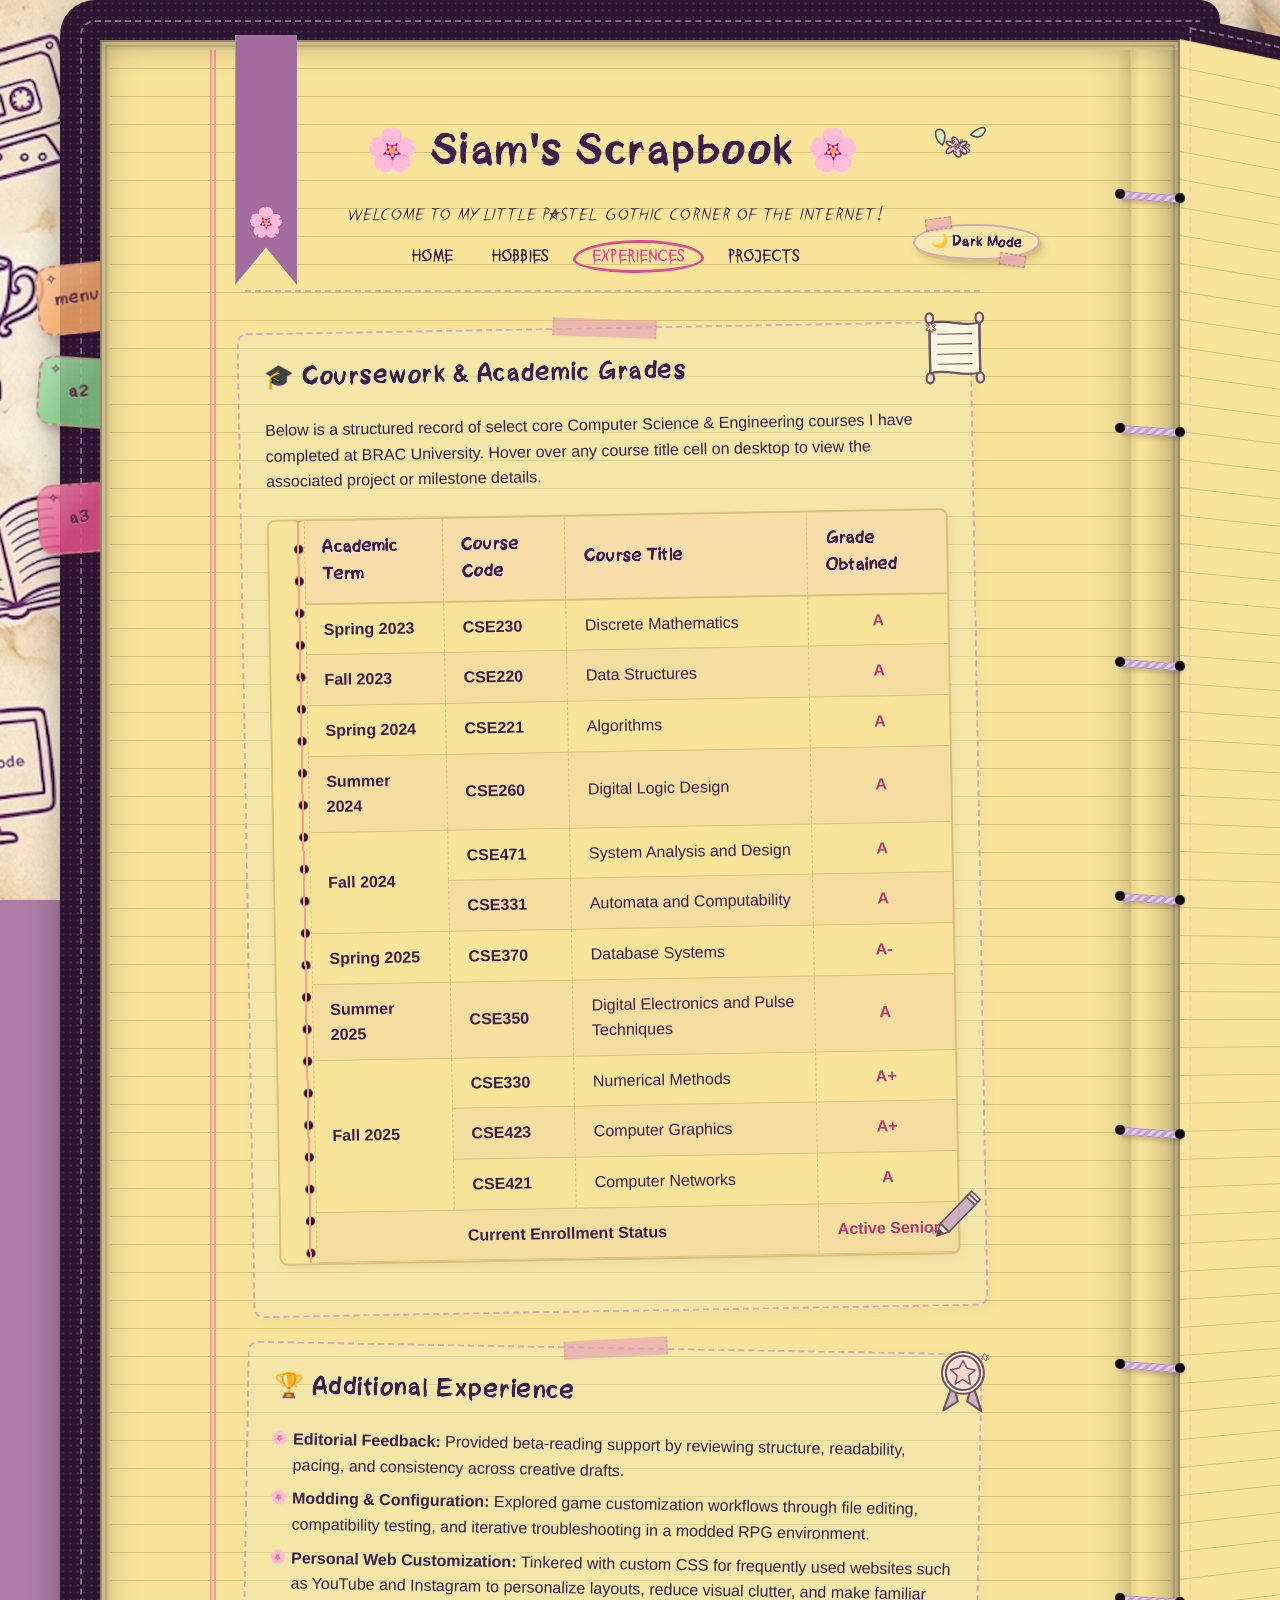
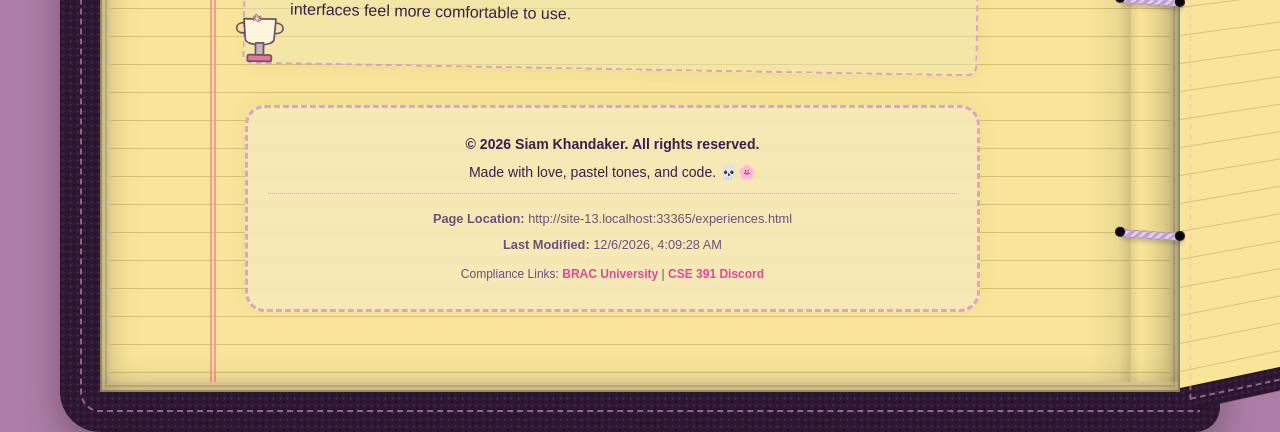
==== commit 38dfbcba: "added more stacking context to separate the right and left side of the scrapbook" ====
--- a/experiences.html
+++ b/experiences.html
@@ -288,6 +288,7 @@
         </div>
     </div>
     </div>
+    <div id="wrapper-stack"></div>
 </div>
 
     <div class="scroll-top-wrapper">
--- a/style.css
+++ b/style.css
@@ -286,14 +286,12 @@
     }
 }
 
-#wrapper::after {
-    content: "";
+#wrapper-stack {
     position: absolute;
     top: -25px;
+    bottom: -20px;
     left: 100%;
-    right: auto;
     width: 182px;
-    height: calc(100% + 45px);
     box-sizing: border-box; 
     border: 24px solid transparent;
     border-left: none;
@@ -344,18 +342,12 @@
     transform-origin: left center;
 }
 
-@media (max-width: 1180px) {
-    #wrapper::after {
-        display: none;
-    }
-}
-
 /* --- BINDER SPINE --- */
 .binder-spine {
     position: absolute;
     top: -70px;
     bottom: -70px;
-    right: -226px;
+    right: -198px;
     left: auto;
     width: 48px;
     height: auto;
@@ -409,9 +401,9 @@
 #bookmark-ribbon {
     position: absolute;
     top: -85px;
-    left: -8px;
+    left: -10px;
     right: auto;
-    width: 60px;
+    width: 62px;
     height: 250px;
     background-color: var(--bookmark-color);
     box-shadow: 2px 4px 8px rgba(0, 0, 0, 0.2), inset 1px 0 0 rgba(255,255,255,0.25);
@@ -860,182 +852,6 @@
 }
 
 /* --- MOBILE LAYOUT --- */
-@media (max-width: 767px), (hover: none) and (pointer: coarse) {
-    html,
-    body {
-        width: 100%;
-        max-width: 100%;
-        overflow-x: hidden;
-    }
-
-    h1 {
-        font-size: 1.8rem;
-    }
-
-    #wrapper {
-        width: calc(100vw - 8px);
-        max-width: none;
-        min-width: 0;
-        margin: 4px auto;
-        padding: 24px 16px 30px 16px;
-        background-size:
-            22px 100%,
-            100% 100%,
-            100% 100%,
-            100% 26px,
-            100% 100%;
-        background-position:
-            right 10px top 0,
-            -96px 0,
-            -96px 0,
-            0 0,
-            0 0;
-    }
-
-    .cover {
-        top: -6px;
-        left: -6px;
-        right: -6px;
-        bottom: -6px;
-        border-width: 6px;
-        border-radius: 18px 12px 16px 18px;
-    }
-
-    #page-wrapper::before {
-        top: 2px;
-        bottom: 2px;
-        left: 2px;
-        right: 2px;
-        border: 1px dashed var(--stitch-color);
-        border-right: none;
-        border-radius: 14px 0 0 16px;
-    }
-
-    #wrapper::after {
-        display: none;
-    }
-
-    .binder-spine {
-        display: none;
-    }
-
-
-    .postit-sidebar {
-        position: fixed;
-        top: 132px;
-        left: 72px;
-        width: 205px;
-        min-height: 245px;
-        transform: translateX(0) rotate(-2deg);
-        z-index: 9500;
-    }
-
-    .postit-sidebar.open {
-        transform: translateX(0) rotate(-1.5deg);
-    }
-
-    .postit-sidebar-content {
-        min-height: 230px;
-        padding: 24px 18px 18px 18px;
-    }
-
-    .postit-sidebar-tab {
-        top: 66px;
-        left: -64px;
-        right: auto;
-        width: 88px;
-        height: 54px;
-        padding: 0 24px 0 12px;
-    }
-
-    .postit-sidebar.open .postit-sidebar-tab {
-        left: -52px;
-    }
-
-    #bookmark-ribbon {
-        display: none;
-    }
-
-    .header {
-        margin-bottom: 24px;
-    }
-
-    .header h1 {
-        font-size: 2rem;
-        line-height: 1.1;
-    }
-
-    .nav-container {
-        flex-direction: column;
-        align-items: center;
-        gap: 12px;
-    }
-
-    .nav-links {
-        justify-content: center;
-        gap: 6px;
-    }
-
-    .nav-links a {
-        padding: 3px 9px;
-        font-size: 0.9rem;
-    }
-
-    .mode-toggle-btn {
-        position: static;
-        margin-left: auto;
-        display: block;
-    }
-
-    .header > .nav-container + .nav-container {
-        flex-direction: row;
-        gap: 4px 8px;
-        margin-top: 12px;
-        padding: 10px 4px 0 4px;
-        font-size: 0.84rem;
-        line-height: 1.5;
-    }
-
-    .header > .nav-container + .nav-container a {
-        display: inline-block;
-        padding: 2px 4px;
-        white-space: nowrap;
-    }
-
-    .header > .nav-container + .nav-container .bold {
-        flex-basis: 100%;
-        margin-bottom: -2px;
-    }
-
-    .header .scrapbook-doodle {
-        opacity: 0.75;
-        transform: scale(0.65);
-    }
-}
-
-@media (max-width: 420px) {
-    #wrapper {
-        width: 100vw;
-        margin: 0;
-        padding: 20px 12px 26px 12px;
-    }
-
-    .cover {
-        top: -4px;
-        left: -4px;
-        right: -4px;
-        bottom: -4px;
-        border-width: 4px;
-        border-radius: 12px;
-    }
-
-    .header > .nav-container + .nav-container {
-        font-size: 0.8rem;
-        gap: 3px 6px;
-    }
-}
-
-
 /* --- CARDS --- */
 .card {
     background-color: var(--card-bg);
@@ -1637,176 +1453,6 @@
 }
 
 /* --- RESPONSIVE --- */
-@media (max-width: 600px) {
-    header h1 {
-        font-size: 2rem;
-    }
-    .nav-container {
-        flex-direction: column;
-        align-items: center;
-        gap: 10px;
-    }
-    .about-grid {
-        flex-direction: column;
-        text-align: center;
-    }
-    .scroll-top-btn {
-        bottom: 15px;
-        right: 15px;
-        width: 40px;
-        height: 40px;
-        font-size: 1.4rem;
-    }
-}
-
-@media (max-width: 1180px), (hover: none) and (pointer: coarse) {
-    .card {
-        width: 100%;
-        max-width: 100%;
-        min-width: 0;
-        box-sizing: border-box;
-        padding: 18px 10px;
-        margin: 0 0 24px 0;
-        transform: none;
-    }
-
-    .card:hover {
-        transform: translateY(-1px);
-    }
-
-    .card::before {
-        width: 76px;
-        height: 14px;
-        top: -8px;
-    }
-
-    .about-grid {
-        flex-direction: column;
-        gap: 18px;
-        text-align: center;
-    }
-
-    .about-details {
-        min-width: 0;
-        width: 100%;
-        text-align: left;
-    }
-
-    .quote-box {
-        padding: 18px;
-        font-size: 1rem;
-        transform: none;
-    }
-
-    .table-container {
-        width: calc(100vw - 16px);
-        max-width: calc(100vw - 16px);
-        min-width: 0;
-        padding-left: 0;
-        margin: 18px 0 18px 50%;
-        overflow-x: auto;
-        -webkit-overflow-scrolling: touch;
-        border-radius: 6px;
-        transform: translateX(-50%);
-    }
-
-    .table-container::before {
-        display: none;
-    }
-
-    table {
-        width: max-content;
-        min-width: 720px;
-    }
-
-    th,
-    td {
-        padding: 10px 12px;
-        font-size: 0.9rem;
-        line-height: 1.45;
-    }
-
-    .course-popup,
-    .course-popup.popup-down {
-        position: static;
-        display: block;
-        visibility: visible;
-        opacity: 1;
-        width: auto;
-        margin-top: 6px;
-        padding: 8px 10px;
-        transform: none;
-        font-size: 0.82rem;
-    }
-
-    .course-popup::after,
-    .course-popup.popup-down::after {
-        display: none;
-    }
-
-    .course-title-cell:hover .course-popup,
-    .course-title-cell:hover .course-popup.popup-down {
-        transform: none;
-    }
-
-    .project-grid {
-        grid-template-columns: minmax(0, 1fr);
-        gap: 14px;
-    }
-
-    .project-card {
-        min-width: 0;
-        box-sizing: border-box;
-        padding: 16px;
-    }
-
-    .polaroid-frame {
-        float: none !important;
-        max-width: 165px;
-        margin: 14px auto 20px auto !important;
-    }
-
-    .footer {
-        padding: 16px 12px;
-        overflow-wrap: anywhere;
-    }
-
-    img {
-        max-width: 100%;
-        height: auto;
-    }
-
-    .scroll-top-btn {
-        bottom: 14px;
-        right: 12px;
-        width: 42px;
-        height: 42px;
-        font-size: 1.25rem;
-    }
-}
-
-@media (max-width: 420px) {
-    .card {
-        padding: 16px 8px;
-    }
-
-    table {
-        min-width: 680px;
-    }
-
-    th,
-    td {
-        padding: 9px 10px;
-        font-size: 0.86rem;
-    }
-
-    .paper-modal-content {
-        width: calc(100% - 48px);
-        padding: 22px;
-    }
-}
-
-
 /* --- EXTRA SCRAPBOOK COLLAGE ELEMENTS --- */
 .pressed-petal {
     width: 35px;
@@ -1921,7 +1567,142 @@
     100% { transform: scale(0.9) translateX(0);    }
 }
 
+
+
+
+
+/* --- RESPONSIVE / MOBILE STYLES --- */
+
 @media (max-width: 1180px), (hover: none) and (pointer: coarse) {
+    #wrapper-stack {
+        display: none;
+    }
+
+    .card {
+
+        width: 100%;
+        max-width: 100%;
+        min-width: 0;
+        box-sizing: border-box;
+        padding: 18px 10px;
+        margin: 0 0 24px 0;
+        transform: none;
+    }
+
+    .card:hover {
+        transform: translateY(-1px);
+    }
+
+    .card::before {
+        width: 76px;
+        height: 14px;
+        top: -8px;
+    }
+
+    .about-grid {
+        flex-direction: column;
+        gap: 18px;
+        text-align: center;
+    }
+
+    .about-details {
+        min-width: 0;
+        width: 100%;
+        text-align: left;
+    }
+
+    .quote-box {
+        padding: 18px;
+        font-size: 1rem;
+        transform: none;
+    }
+
+    .table-container {
+        width: calc(100vw - 16px);
+        max-width: calc(100vw - 16px);
+        min-width: 0;
+        padding-left: 0;
+        margin: 18px 0 18px 50%;
+        overflow-x: auto;
+        -webkit-overflow-scrolling: touch;
+        border-radius: 6px;
+        transform: translateX(-50%);
+    }
+
+    .table-container::before {
+        display: none;
+    }
+
+    table {
+        width: max-content;
+        min-width: 720px;
+    }
+
+    th,
+    td {
+        padding: 10px 12px;
+        font-size: 0.9rem;
+        line-height: 1.45;
+    }
+
+    .course-popup,
+    .course-popup.popup-down {
+        position: static;
+        display: block;
+        visibility: visible;
+        opacity: 1;
+        width: auto;
+        margin-top: 6px;
+        padding: 8px 10px;
+        transform: none;
+        font-size: 0.82rem;
+    }
+
+    .course-popup::after,
+    .course-popup.popup-down::after {
+        display: none;
+    }
+
+    .course-title-cell:hover .course-popup,
+    .course-title-cell:hover .course-popup.popup-down {
+        transform: none;
+    }
+
+    .project-grid {
+        grid-template-columns: minmax(0, 1fr);
+        gap: 14px;
+    }
+
+    .project-card {
+        min-width: 0;
+        box-sizing: border-box;
+        padding: 16px;
+    }
+
+    .polaroid-frame {
+        float: none !important;
+        max-width: 165px;
+        margin: 14px auto 20px auto !important;
+    }
+
+    .footer {
+        padding: 16px 12px;
+        overflow-wrap: anywhere;
+    }
+
+    img {
+        max-width: 100%;
+        height: auto;
+    }
+
+    .scroll-top-btn {
+        bottom: 14px;
+        right: 12px;
+        width: 42px;
+        height: 42px;
+        font-size: 1.25rem;
+    }
+
     .card > .scrapbook-doodle {
         display: block;
         opacity: 0.58;
@@ -1979,4 +1760,188 @@
         margin: 0;
     }
 }
-
+@media (max-width: 767px), (hover: none) and (pointer: coarse) {
+    html,
+    body {
+        width: 100%;
+        max-width: 100%;
+        overflow-x: hidden;
+    }
+
+    h1 {
+        font-size: 1.8rem;
+    }
+
+    #wrapper {
+        width: calc(100vw - 8px);
+        max-width: none;
+        min-width: 0;
+        margin: 4px auto;
+        padding: 24px 16px 30px 16px;
+        background-size:
+            22px 100%,
+            100% 100%,
+            100% 100%,
+            100% 26px,
+            100% 100%;
+        background-position:
+            right 10px top 0,
+            -96px 0,
+            -96px 0,
+            0 0,
+            0 0;
+    }
+
+    .cover {
+        top: -6px;
+        left: -6px;
+        right: -6px;
+        bottom: -6px;
+        border-width: 6px;
+        border-radius: 18px 12px 16px 18px;
+    }
+
+    #page-wrapper::before {
+        top: 2px;
+        bottom: 2px;
+        left: 2px;
+        right: 2px;
+        border: 1px dashed var(--stitch-color);
+        border-right: none;
+        border-radius: 14px 0 0 16px;
+    }
+
+    #wrapper-stack {
+        display: none;
+    }
+
+    .binder-spine {
+        display: none;
+    }
+
+    .postit-sidebar {
+        display: none;
+    }
+
+    #bookmark-ribbon {
+        display: none;
+    }
+
+    .header {
+        margin-bottom: 24px;
+    }
+
+    .header h1 {
+        font-size: 2rem;
+        line-height: 1.1;
+    }
+
+    .nav-container {
+        flex-direction: column;
+        align-items: center;
+        gap: 12px;
+    }
+
+    .nav-links {
+        justify-content: center;
+        gap: 6px;
+    }
+
+    .nav-links a {
+        padding: 3px 9px;
+        font-size: 0.9rem;
+    }
+
+    .mode-toggle-btn {
+        position: static;
+        margin-left: auto;
+        display: block;
+    }
+
+    .header > .nav-container + .nav-container {
+        flex-direction: row;
+        gap: 4px 8px;
+        margin-top: 12px;
+        padding: 10px 4px 0 4px;
+        font-size: 0.84rem;
+        line-height: 1.5;
+    }
+
+    .header > .nav-container + .nav-container a {
+        display: inline-block;
+        padding: 2px 4px;
+        white-space: nowrap;
+    }
+
+    .header > .nav-container + .nav-container .bold {
+        flex-basis: 100%;
+        margin-bottom: -2px;
+    }
+
+    .header .scrapbook-doodle {
+        opacity: 0.75;
+        transform: scale(0.65);
+    }
+}
+@media (max-width: 600px) {
+    header h1 {
+        font-size: 2rem;
+    }
+    .nav-container {
+        flex-direction: column;
+        align-items: center;
+        gap: 10px;
+    }
+    .about-grid {
+        flex-direction: column;
+        text-align: center;
+    }
+    .scroll-top-btn {
+        bottom: 15px;
+        right: 15px;
+        width: 40px;
+        height: 40px;
+        font-size: 1.4rem;
+    }
+}
+
+@media (max-width: 420px) {
+    #wrapper {
+        width: 100vw;
+        margin: 0;
+        padding: 20px 12px 26px 12px;
+    }
+
+    .cover {
+        top: -4px;
+        left: -4px;
+        right: -4px;
+        bottom: -4px;
+        border-width: 4px;
+        border-radius: 12px;
+    }
+
+    .header > .nav-container + .nav-container {
+        font-size: 0.8rem;
+        gap: 3px 6px;
+    }
+
+    .card {
+        padding: 16px 8px;
+    }
+
+    table {
+        min-width: 680px;
+    }
+
+    th,
+    td {
+        padding: 9px 10px;
+        font-size: 0.86rem;
+    }
+
+    .paper-modal-content {
+        width: calc(100% - 48px);
+        padding: 22px;
+    }
+}
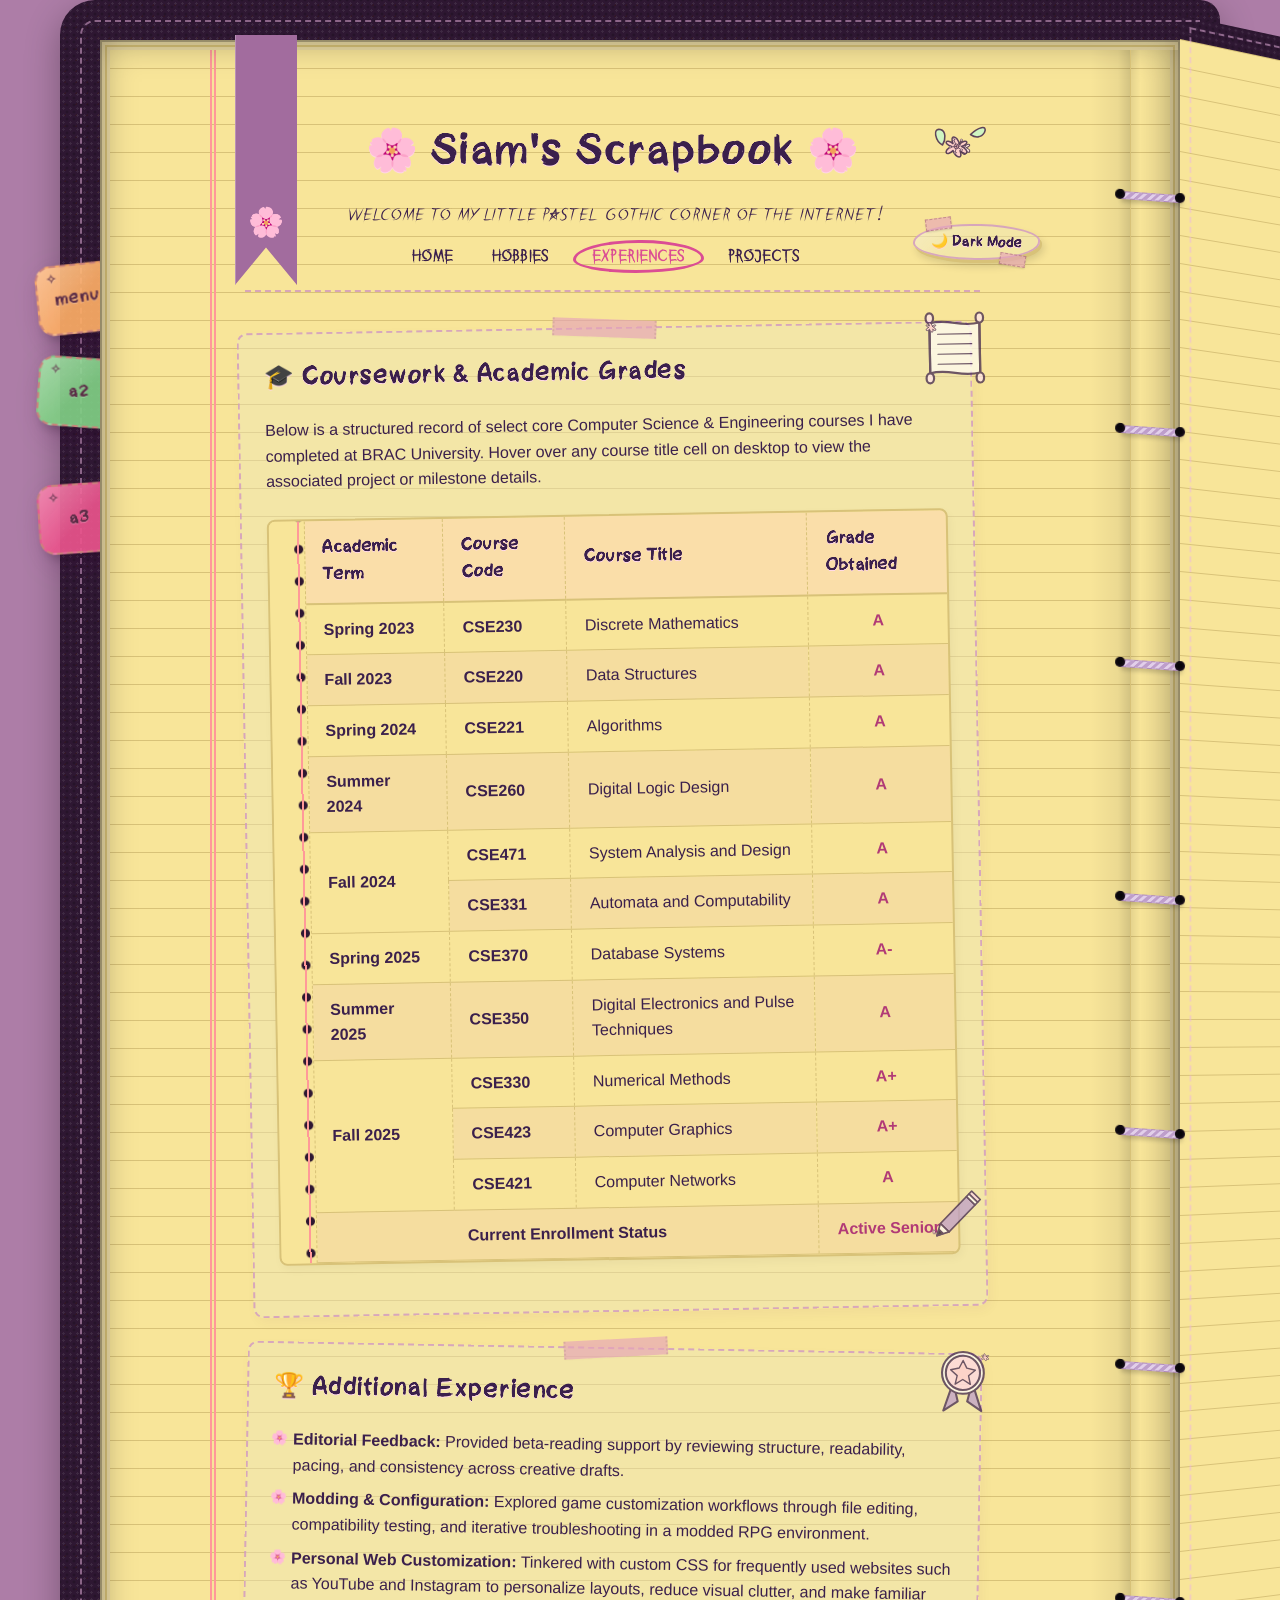
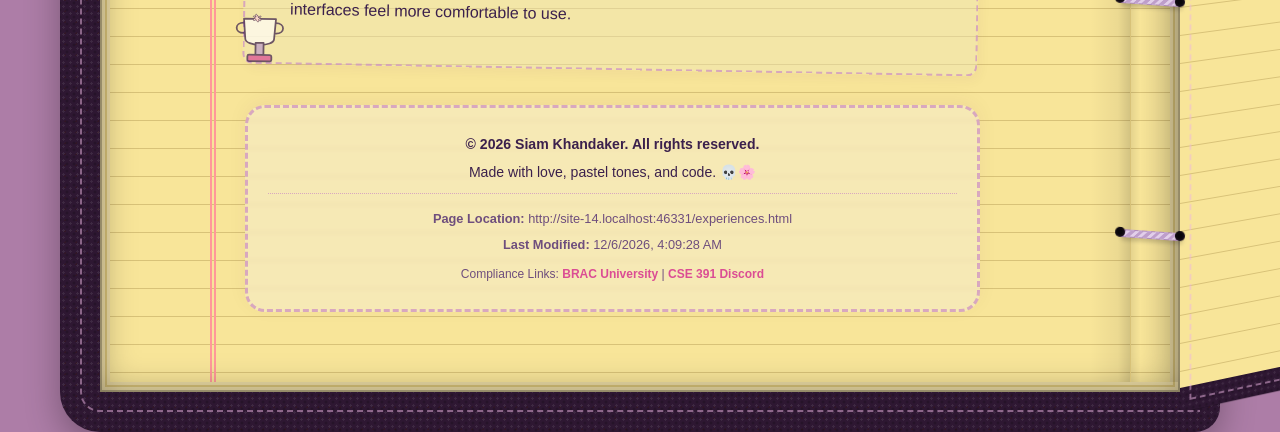
==== commit c6b1d5a5: "added doodles for decorative purposes and added different fonts to each palettes along with various " ====
--- a/experiences.html
+++ b/experiences.html
@@ -13,7 +13,6 @@
         }
 
     </style>
-    <script type="text/javascript" src="script.js"></script>
 </head>
 <body>
         <div class="postit-rail">
@@ -68,6 +67,7 @@
 
 <div id="page-wrapper">
     <div class="cover"></div>
+    <div id="blank-page"></div>
     <div id="wrapper">
     <div class="wrapper-content">
 
@@ -294,5 +294,6 @@
     <div class="scroll-top-wrapper">
         <a href="#wrapper" id="scroll-to-top" class="scroll-top-btn">&#8593;</a>
     </div>
+    <script type="text/javascript" src="script.js"></script>
 </body>
 </html>
--- a/style.css
+++ b/style.css
@@ -8,14 +8,21 @@
 
 @font-face {
     font-family: "Disturbed";
-    src: url("./fonts/Disturbed-zrRGD.ttf") format("truetype");
+    src: url("./fonts/Disturbed.ttf") format("truetype");
     font-weight: normal;
     font-style: normal;
 }
 
+@font-face {
+    font-family: "Handodle";
+    src: url("./fonts/Handodle.ttf") format("truetype");
+    font-weight: normal;
+    font-style: normal;
+}
+
 /* --- VARIABLES --- */
 :root {
-    --bg-image: url('images/bg-light.png');
+    --bg-image: url('https://i.ibb.co/nScbpgk/bg-light.png');
     --paper-bg: #f8e599;
     --paper-line: #d8c278;
     --margin-line: #ff9999;
@@ -46,9 +53,9 @@
     --postit-line: rgba(174, 111, 61, 0.22);
     --postit-border: #c9827a;
     --postit-shadow: rgba(82, 4, 82, 0.24);
-    --postit-tab: rgba(255, 176, 103, 0.8);
-    --postit-tab-a2: rgba(129, 210, 134, 0.8);
-    --postit-tab-a3: rgba(237, 85, 141, 0.8);
+    --postit-tab: rgba(255, 176, 103, 0.9);
+    --postit-tab-a2: rgba(129, 210, 134, 0.9);
+    --postit-tab-a3: rgba(237, 85, 141, 0.9);
     --postit-tab-text: #5a2b45;
     --font-heading: 'Cheveuxdange', 'Fredoka', cursive, sans-serif;
     --font-body: 'Nunito', 'Fredoka', sans-serif;
@@ -56,7 +63,7 @@
 }
 
 body.dark-mode {
-    --bg-image: url('images/bg-dark.png');
+    --bg-image: url('https://i.ibb.co/YB0KJ81P/bg-dark.png');
     --paper-bg: #19161c;
     --paper-line: rgba(255, 204, 213, 0.08);
     --margin-line: rgba(255, 153, 153, 0.25);
@@ -86,9 +93,9 @@
     --postit-line: rgba(255, 211, 123, 0.12);
     --postit-border: rgba(255, 202, 133, 0.55);
     --postit-shadow: rgba(0, 0, 0, 0.48);
-    --postit-tab: rgba(199, 137, 71, 0.75);
-    --postit-tab-a2: rgba(115, 155, 125, 0.75);
-    --postit-tab-a3: rgba(207, 81, 127, 0.75);
+    --postit-tab: rgba(199, 137, 71, 0.8);
+    --postit-tab-a2: rgba(115, 155, 125, 0.8);
+    --postit-tab-a3: rgba(207, 81, 127, 0.8);
     --postit-tab-text: #ffe6a9;
 }
 
@@ -342,6 +349,36 @@
     transform-origin: left center;
 }
 
+/* --- BLANK BACK PAGE --- */
+#blank-page {
+    position: absolute;
+    top: 0;
+    left: 0;
+    right: 0;
+    bottom: 0;
+    z-index: 4;
+    box-sizing: border-box;
+    padding: 80px 200px 80px 145px;
+    background-image:
+        linear-gradient(90deg, transparent 110px, var(--margin-line) 110px, var(--margin-line) 112px, transparent 112px),
+        linear-gradient(90deg, transparent 114px, var(--margin-line) 114px, var(--margin-line) 116px, transparent 116px),
+        linear-gradient(var(--paper-line) 1px, transparent 1px),
+        linear-gradient(var(--paper-bg), var(--paper-bg));
+    background-size:
+        100% 100%,
+        100% 100%,
+        100% 28px,
+        100% 100%;
+    background-repeat:
+        no-repeat,
+        no-repeat,
+        repeat,
+        no-repeat;
+    border-left: 2px solid var(--border-color);
+    border-right: 2px solid var(--border-color);
+    pointer-events: none;
+}
+
 /* --- BINDER SPINE --- */
 .binder-spine {
     position: absolute;
@@ -1415,8 +1452,8 @@
 
 .paper-modal-content p {
     color: var(--text-color);
-    font-family: var(--font-body);
-    font-size: 1rem;
+    font-family: "Handodle";;
+    font-size: 1.1rem;
     margin-bottom: 20px;
 }
 
@@ -1823,6 +1860,10 @@
         display: none;
     }
 
+    #blank-page {
+        display: none;
+    }
+
     #bookmark-ribbon {
         display: none;
     }
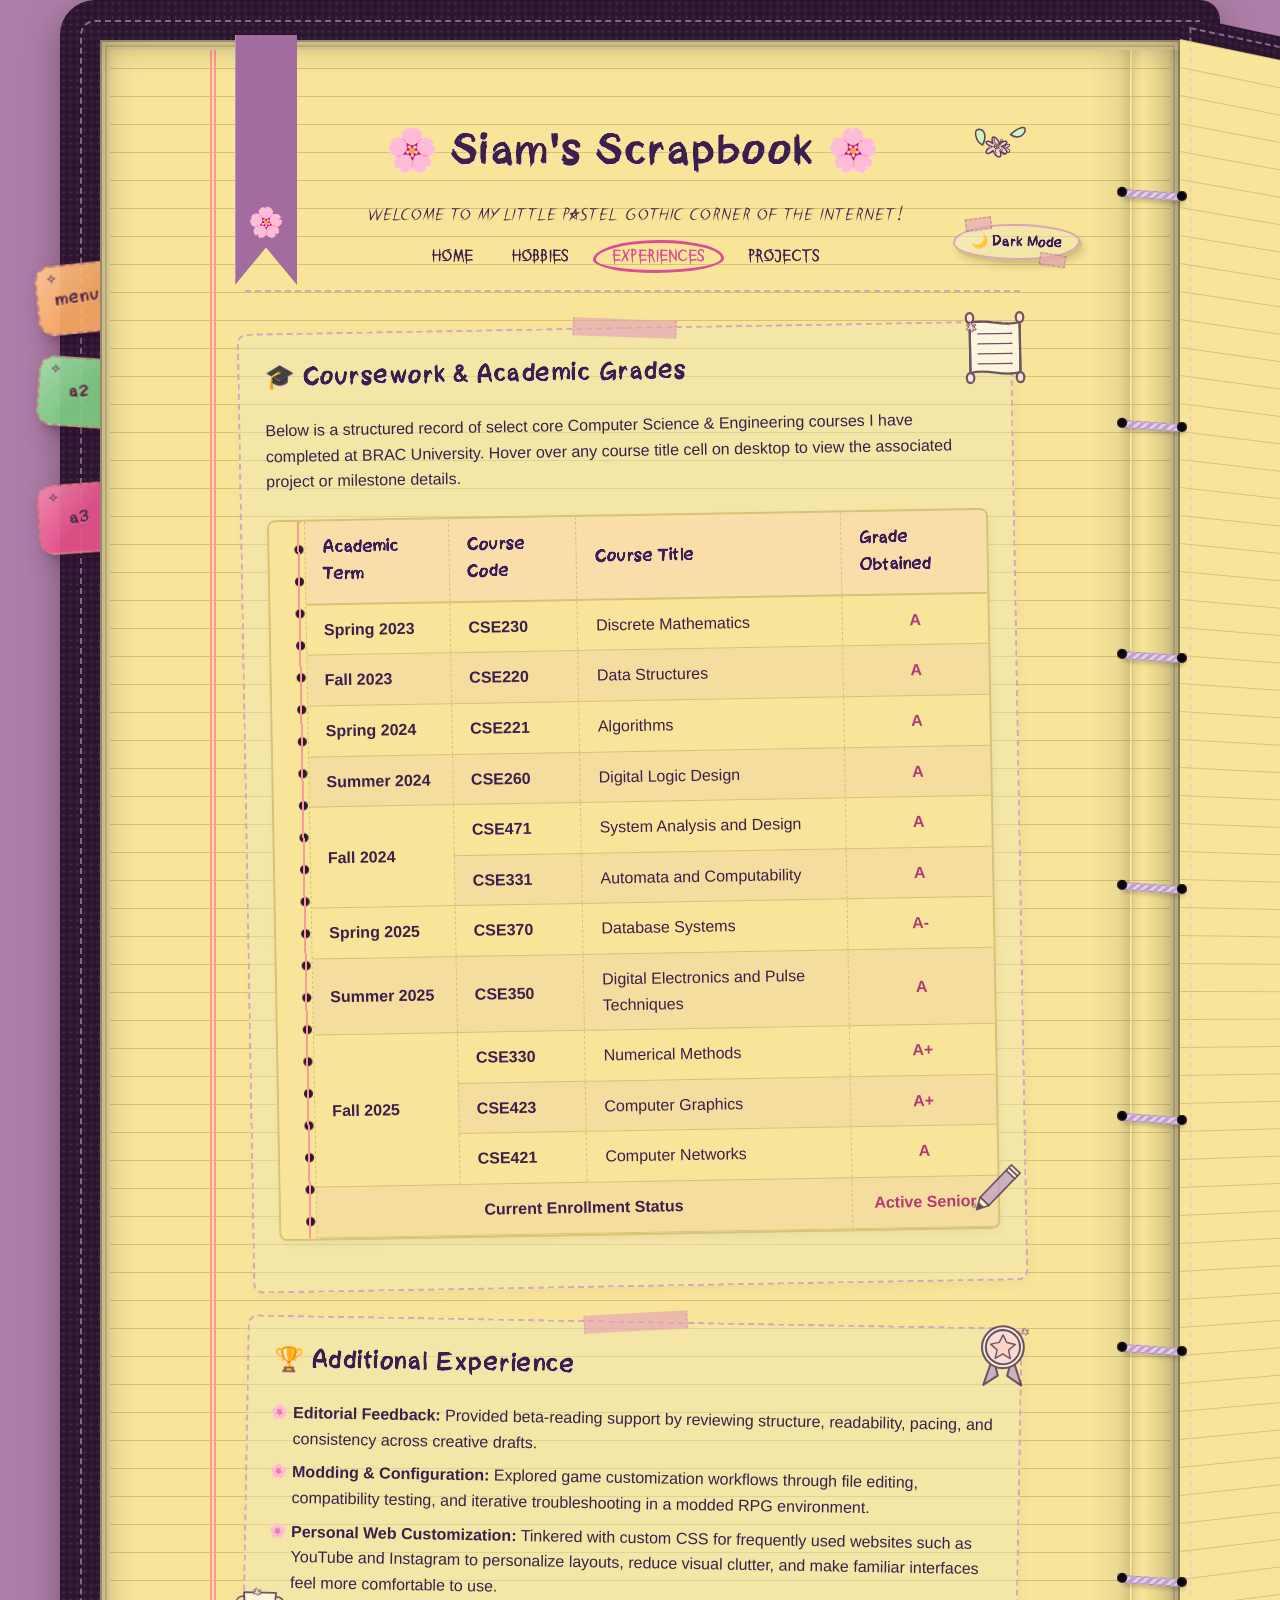
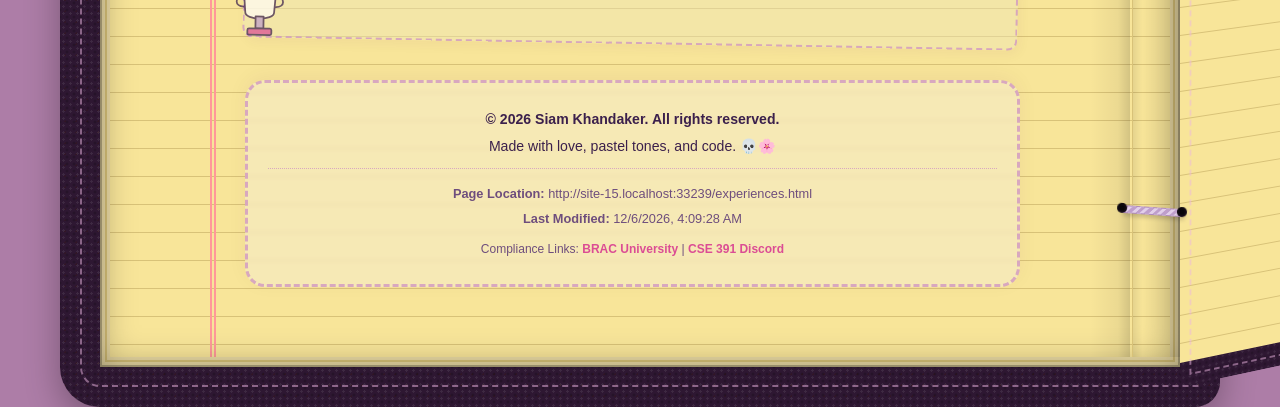
==== commit 5095a2c6: "Commit local changes before syncing" ====
--- a/experiences.html
+++ b/experiences.html
@@ -59,7 +59,11 @@
                     <span class="postit-sparkle postit-sparkle-one">✧</span>
                     <span class="postit-sparkle postit-sparkle-two">✿</span>
                     <p class="postit-kicker">assignment 3</p>
-                    <h2>TBD</h2>
+                    <h2>Mayhem Mobility</h2>
+                    <ul class="postit-sidebar-links">
+                        <li><a href="https://mayhem-mobility.page.gd"><span>🚗</span> Book Now</a></li>
+                        <li><a href="https://mayhem-mobility.page.gd/admin.php"><span>⚙</span> Admin</a></li>
+                    </ul>
                     <p class="postit-note">tug the tab to fold this note back in</p>
                 </div>
             </div>
--- a/style.css
+++ b/style.css
@@ -171,7 +171,7 @@
 #wrapper {
     max-width: 1080px;
     margin: 0;
-    padding: 80px 200px 80px 145px;
+    padding: 80px 160px 80px 145px;
     box-sizing: border-box;
     position: relative;
     z-index: 5;
@@ -384,7 +384,7 @@
     position: absolute;
     top: -70px;
     bottom: -70px;
-    right: -198px;
+    right: -160px;
     left: auto;
     width: 48px;
     height: auto;
@@ -1396,10 +1396,6 @@
 }
 
 /* --- MODAL --- */
-.modal-active #page-wrapper {
-    filter: blur(2px);
-}
-
 .paper-modal-backdrop {
     position: fixed;
     top: 0;
@@ -1407,7 +1403,8 @@
     width: 100%;
     height: 100%;
     background-color: rgba(61, 45, 68, 0.55);
-    backdrop-filter: none;
+    -webkit-backdrop-filter: blur(1px);
+    backdrop-filter: blur(1px);
     z-index: 2000;
     display: flex;
     align-items: center;
